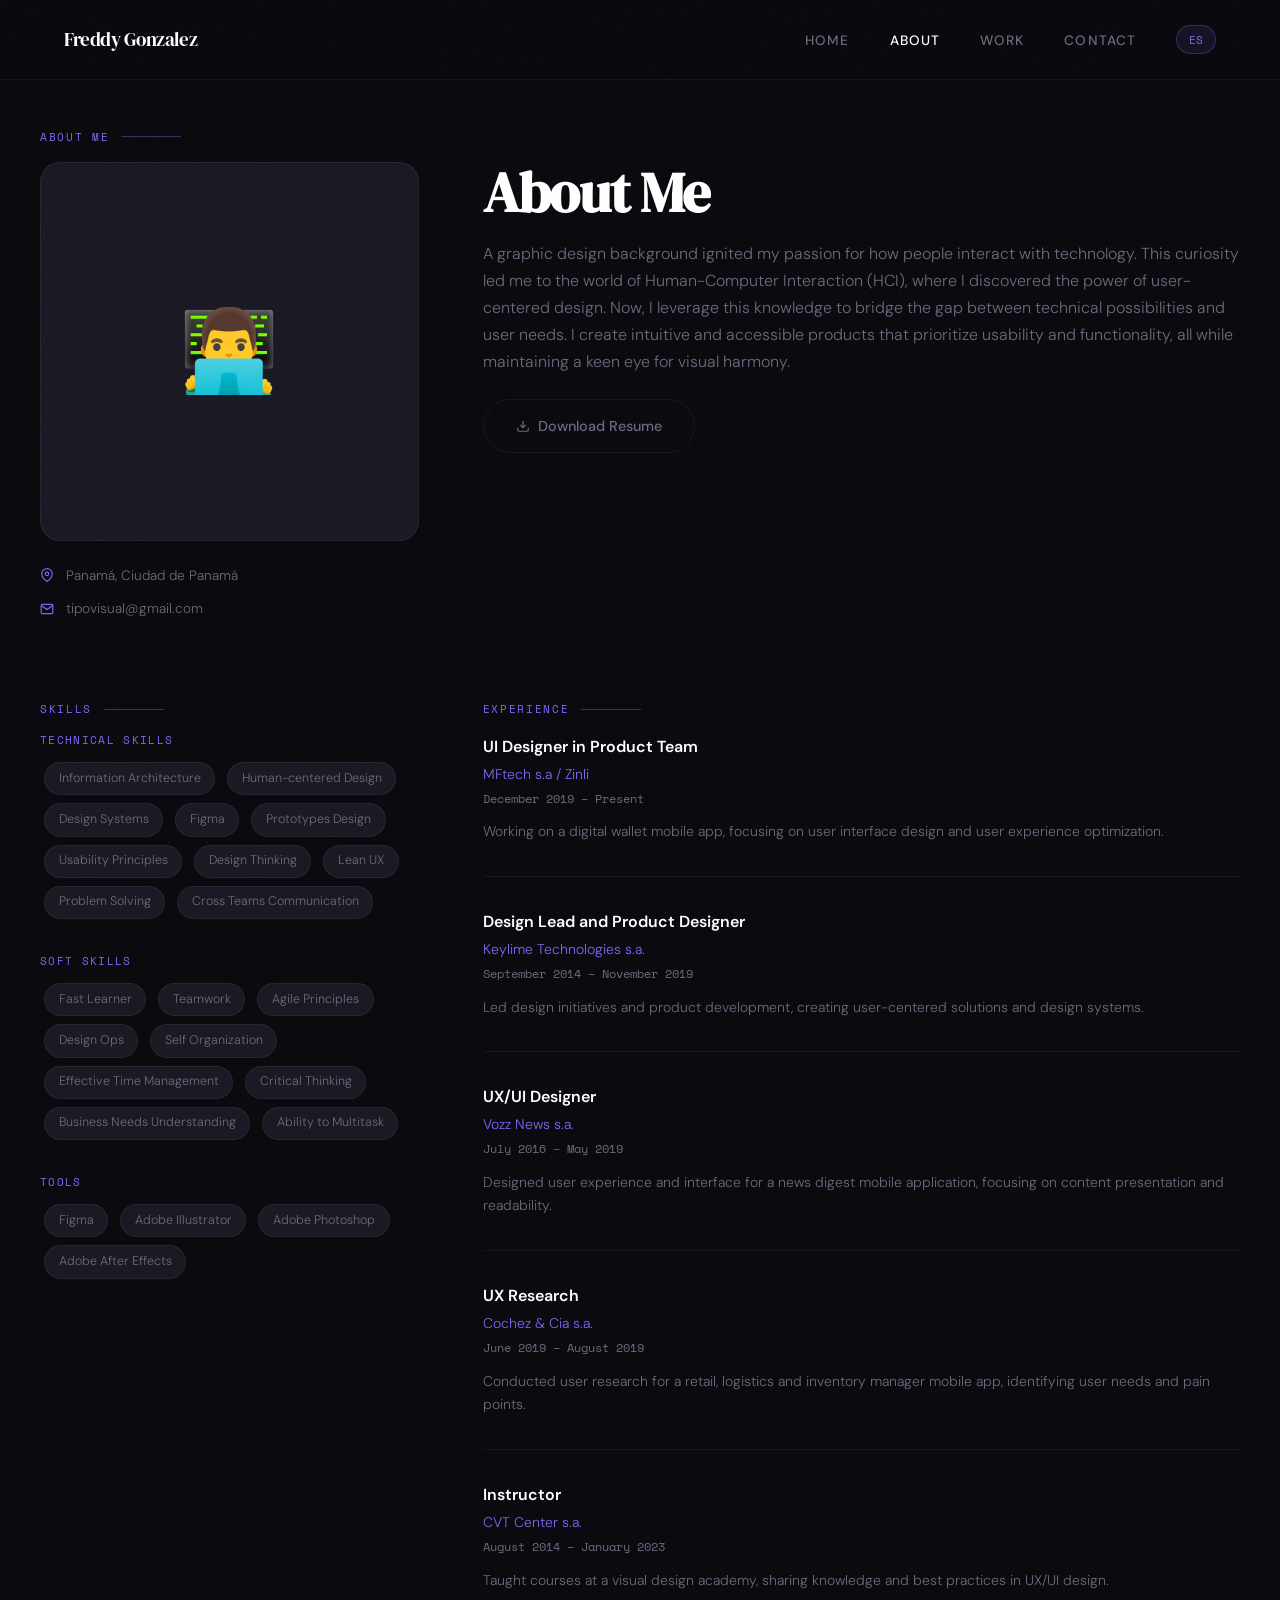
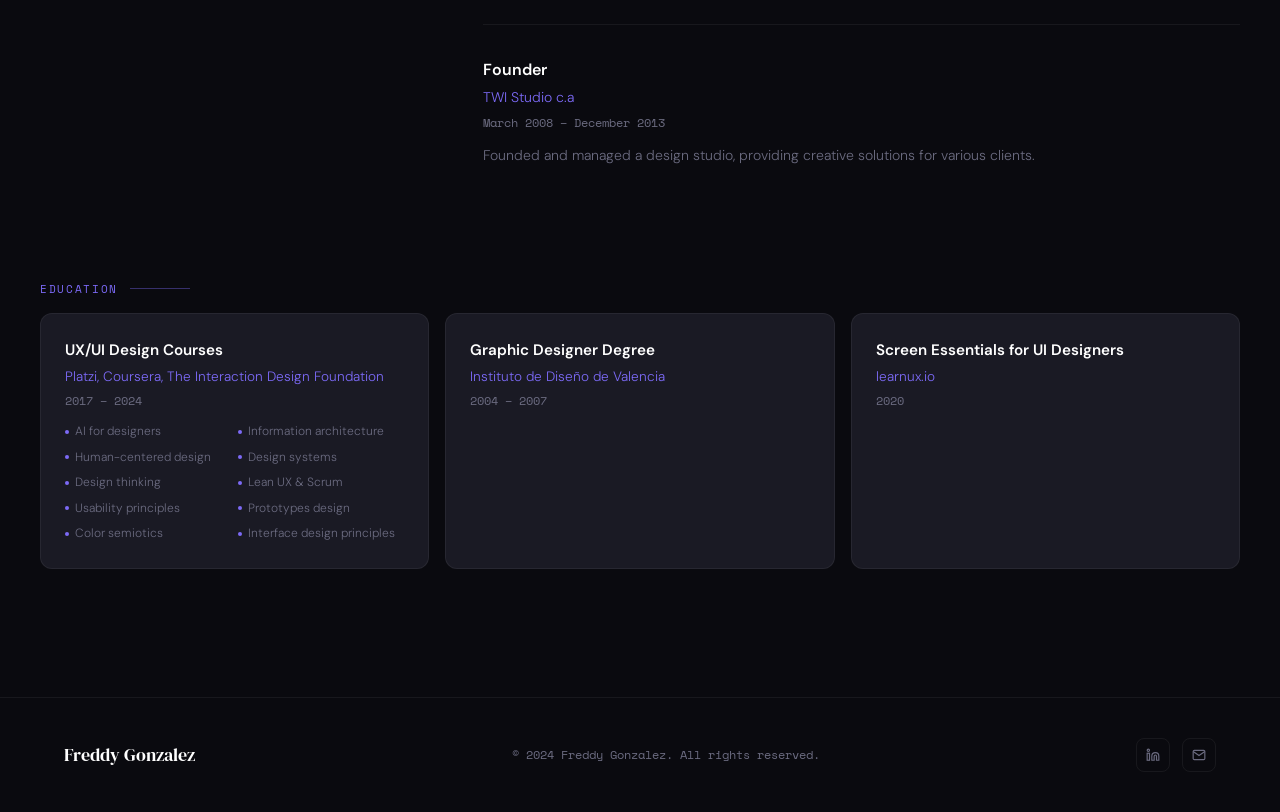
==== about.html @ e90111ca "cleanup: eliminar archivos temporales y organizar raíz" ====
<!DOCTYPE html>
<html lang="en">
<head>
  <meta charset="UTF-8">
  <meta name="viewport" content="width=device-width, initial-scale=1.0">
  <title>About — Freddy Gonzalez</title>
  <link rel="preconnect" href="https://fonts.googleapis.com">
  <link href="https://fonts.googleapis.com/css2?family=DM+Serif+Display:ital@0;1&family=DM+Sans:wght@300;400;500;600&family=Space+Mono&display=swap" rel="stylesheet">
  <link rel="stylesheet" href="css/style.css">
</head>
<body>

  <nav id="navbar">
    <a href="index.html" class="nav-logo">Freddy Gonzalez</a>
    <ul class="nav-links" id="navLinks">
      <li><a href="index.html" id="t-home">Home</a></li>
      <li><a href="about.html" class="active" id="t-about">About</a></li>
      <li><a href="work.html" id="t-work">Work</a></li>
      <li><a href="contact.html" id="t-contact">Contact</a></li>
      <li><button class="lang-btn" onclick="Lang.toggle()" id="langBtn">ES</button></li>
    </ul>
    <button class="nav-mobile-btn" onclick="toggleMenu()" aria-label="Menu">
      <svg width="22" height="22" viewBox="0 0 24 24" fill="none" stroke="currentColor" stroke-width="2"><line x1="3" y1="6" x2="21" y2="6"/><line x1="3" y1="12" x2="21" y2="12"/><line x1="3" y1="18" x2="21" y2="18"/></svg>
    </button>
  </nav>

  <main>
    <div class="container section-pad" style="padding-top:8rem">

      <!-- HEADER -->
      <div class="section-label" id="t-label">About Me</div>

      <!-- BIO GRID -->
      <div style="display:grid;grid-template-columns:1fr 2fr;gap:4rem;align-items:start;margin-bottom:5rem">
        <div>
          <div style="aspect-ratio:1;border-radius:20px;background:var(--surface2);border:1px solid var(--border);display:flex;align-items:center;justify-content:center;font-size:5rem;margin-bottom:1.5rem">👨‍💻</div>
          <div style="display:flex;flex-direction:column;gap:0.75rem">
            <div style="display:flex;align-items:center;gap:0.75rem;font-size:0.85rem;color:var(--muted)">
              <svg width="14" height="14" viewBox="0 0 24 24" fill="none" stroke="var(--accent)" stroke-width="2"><path d="M21 10c0 7-9 13-9 13s-9-6-9-13a9 9 0 0118 0z"/><circle cx="12" cy="10" r="3"/></svg>
              Panamá, Ciudad de Panamá
            </div>
            <div style="display:flex;align-items:center;gap:0.75rem;font-size:0.85rem;color:var(--muted)">
              <svg width="14" height="14" viewBox="0 0 24 24" fill="none" stroke="var(--accent)" stroke-width="2"><path d="M4 4h16c1.1 0 2 .9 2 2v12c0 1.1-.9 2-2 2H4c-1.1 0-2-.9-2-2V6c0-1.1.9-2 2-2z"/><polyline points="22,6 12,13 2,6"/></svg>
              tipovisual@gmail.com
            </div>
          </div>
        </div>
        <div>
          <h1 class="section-title" id="t-title">About Me</h1>
          <p class="section-sub" style="margin-bottom:1.5rem" id="t-bio">A graphic design background ignited my passion for how people interact with technology.</p>
          <a href="#" class="btn btn-ghost" id="t-download">
            <svg width="14" height="14" viewBox="0 0 24 24" fill="none" stroke="currentColor" stroke-width="2"><path d="M21 15v4a2 2 0 01-2 2H5a2 2 0 01-2-2v-4M7 10l5 5 5-5M12 15V3"/></svg>
            Download Resume
          </a>
        </div>
      </div>

      <!-- SKILLS + EXPERIENCE GRID -->
      <div style="display:grid;grid-template-columns:1fr 2fr;gap:4rem;margin-bottom:5rem">

        <!-- SKILLS -->
        <div>
          <div class="section-label" id="t-skills-label">Skills</div>

          <div class="skills-group">
            <h3 id="t-tech-label">Technical Skills</h3>
            <div>
              <span class="skill-tag">Information Architecture</span>
              <span class="skill-tag">Human-centered Design</span>
              <span class="skill-tag">Design Systems</span>
              <span class="skill-tag">Figma</span>
              <span class="skill-tag">Prototypes Design</span>
              <span class="skill-tag">Usability Principles</span>
              <span class="skill-tag">Design Thinking</span>
              <span class="skill-tag">Lean UX</span>
              <span class="skill-tag">Problem Solving</span>
              <span class="skill-tag">Cross Teams Communication</span>
            </div>
          </div>

          <div class="skills-group">
            <h3 id="t-soft-label">Soft Skills</h3>
            <div>
              <span class="skill-tag">Fast Learner</span>
              <span class="skill-tag">Teamwork</span>
              <span class="skill-tag">Agile Principles</span>
              <span class="skill-tag">Design Ops</span>
              <span class="skill-tag">Self Organization</span>
              <span class="skill-tag">Effective Time Management</span>
              <span class="skill-tag">Critical Thinking</span>
              <span class="skill-tag">Business Needs Understanding</span>
              <span class="skill-tag">Ability to Multitask</span>
            </div>
          </div>

          <div class="skills-group">
            <h3 id="t-tools-label">Tools</h3>
            <div>
              <span class="skill-tag">Figma</span>
              <span class="skill-tag">Adobe Illustrator</span>
              <span class="skill-tag">Adobe Photoshop</span>
              <span class="skill-tag">Adobe After Effects</span>
            </div>
          </div>
        </div>

        <!-- EXPERIENCE -->
        <div>
          <div class="section-label" id="t-exp-label">Experience</div>

          <div class="exp-item">
            <div class="exp-title" id="e1-title">UI Designer in Product Team</div>
            <div class="exp-company">MFtech s.a / Zinli</div>
            <div class="exp-period" id="e1-period">December 2019 – Present</div>
            <div class="exp-desc" id="e1-desc">Working on a digital wallet mobile app, focusing on user interface design and user experience optimization.</div>
          </div>

          <div class="exp-item">
            <div class="exp-title" id="e2-title">Design Lead and Product Designer</div>
            <div class="exp-company">Keylime Technologies s.a.</div>
            <div class="exp-period">September 2014 – November 2019</div>
            <div class="exp-desc" id="e2-desc">Led design initiatives and product development, creating user-centered solutions and design systems.</div>
          </div>

          <div class="exp-item">
            <div class="exp-title" id="e3-title">UX/UI Designer</div>
            <div class="exp-company">Vozz News s.a.</div>
            <div class="exp-period">July 2016 – May 2019</div>
            <div class="exp-desc" id="e3-desc">Designed user experience and interface for a news digest mobile application, focusing on content presentation and readability.</div>
          </div>

          <div class="exp-item">
            <div class="exp-title" id="e4-title">UX Research</div>
            <div class="exp-company">Cochez & Cia s.a.</div>
            <div class="exp-period">June 2019 – August 2019</div>
            <div class="exp-desc" id="e4-desc">Conducted user research for a retail, logistics and inventory manager mobile app, identifying user needs and pain points.</div>
          </div>

          <div class="exp-item">
            <div class="exp-title" id="e5-title">Instructor</div>
            <div class="exp-company">CVT Center s.a.</div>
            <div class="exp-period">August 2014 – January 2023</div>
            <div class="exp-desc" id="e5-desc">Taught courses at a visual design academy, sharing knowledge and best practices in UX/UI design.</div>
          </div>

          <div class="exp-item">
            <div class="exp-title" id="e6-title">Founder</div>
            <div class="exp-company">TWI Studio c.a</div>
            <div class="exp-period">March 2008 – December 2013</div>
            <div class="exp-desc" id="e6-desc">Founded and managed a design studio, providing creative solutions for various clients.</div>
          </div>
        </div>
      </div>

      <!-- EDUCATION -->
      <div class="section-label" id="t-edu-label">Education</div>
      <div style="display:grid;grid-template-columns:1fr 1fr 1fr;gap:1rem;margin-top:0.5rem">

        <div class="edu-item">
          <div class="edu-degree" id="edu1-deg">UX/UI Design Courses</div>
          <div class="edu-inst">Platzi, Coursera, The Interaction Design Foundation</div>
          <div class="edu-year">2017 – 2024</div>
          <div class="cert-grid">
            <div class="cert-item"><span class="cert-dot"></span>AI for designers</div>
            <div class="cert-item"><span class="cert-dot"></span>Information architecture</div>
            <div class="cert-item"><span class="cert-dot"></span>Human-centered design</div>
            <div class="cert-item"><span class="cert-dot"></span>Design systems</div>
            <div class="cert-item"><span class="cert-dot"></span>Design thinking</div>
            <div class="cert-item"><span class="cert-dot"></span>Lean UX & Scrum</div>
            <div class="cert-item"><span class="cert-dot"></span>Usability principles</div>
            <div class="cert-item"><span class="cert-dot"></span>Prototypes design</div>
            <div class="cert-item"><span class="cert-dot"></span>Color semiotics</div>
            <div class="cert-item"><span class="cert-dot"></span>Interface design principles</div>
          </div>
        </div>

        <div class="edu-item">
          <div class="edu-degree" id="edu2-deg">Graphic Designer Degree</div>
          <div class="edu-inst">Instituto de Diseño de Valencia</div>
          <div class="edu-year">2004 – 2007</div>
        </div>

        <div class="edu-item">
          <div class="edu-degree">Screen Essentials for UI Designers</div>
          <div class="edu-inst">learnux.io</div>
          <div class="edu-year">2020</div>
        </div>

      </div>

    </div>
  </main>

  <footer>
    <div class="footer-logo">Freddy Gonzalez</div>
    <span class="footer-copy" id="t-copy">© 2024 Freddy Gonzalez. All rights reserved.</span>
    <div class="footer-social">
      <a href="https://linkedin.com/in/freddy-gonzalez-13a13a3a/" target="_blank" class="social-btn">
        <svg width="14" height="14" viewBox="0 0 24 24" fill="none" stroke="currentColor" stroke-width="2"><path d="M16 8a6 6 0 0 1 6 6v7h-4v-7a2 2 0 0 0-2-2 2 2 0 0 0-2 2v7h-4v-7a6 6 0 0 1 6-6z"/><rect x="2" y="9" width="4" height="12"/><circle cx="4" cy="4" r="2"/></svg>
      </a>
      <a href="mailto:tipovisual@gmail.com" class="social-btn">
        <svg width="14" height="14" viewBox="0 0 24 24" fill="none" stroke="currentColor" stroke-width="2"><path d="M4 4h16c1.1 0 2 .9 2 2v12c0 1.1-.9 2-2 2H4c-1.1 0-2-.9-2-2V6c0-1.1.9-2 2-2z"/><polyline points="22,6 12,13 2,6"/></svg>
      </a>
    </div>
  </footer>

  <script src="js/data.js"></script>
  <script src="js/i18n.js"></script>
  <script>
    document.getElementById('langBtn').textContent = Lang.current === 'en' ? 'ES' : 'EN';
    document.getElementById('t-home').textContent = Lang.get('nav.home');
    document.getElementById('t-about').textContent = Lang.get('nav.about');
    document.getElementById('t-work').textContent = Lang.get('nav.work');
    document.getElementById('t-contact').textContent = Lang.get('nav.contact');
    document.getElementById('t-label').textContent = Lang.get('about.label');
    document.getElementById('t-title').textContent = Lang.get('about.title');
    document.getElementById('t-bio').textContent = Lang.get('about.bio');
    document.getElementById('t-download').innerHTML = `<svg width="14" height="14" viewBox="0 0 24 24" fill="none" stroke="currentColor" stroke-width="2"><path d="M21 15v4a2 2 0 01-2 2H5a2 2 0 01-2-2v-4M7 10l5 5 5-5M12 15V3"/></svg> ${Lang.get('about.download')}`;
    document.getElementById('t-skills-label').textContent = Lang.get('about.skillsTitle');
    document.getElementById('t-tech-label').textContent = Lang.get('about.techSkills');
    document.getElementById('t-soft-label').textContent = Lang.get('about.softSkills');
    document.getElementById('t-tools-label').textContent = Lang.get('about.tools');
    document.getElementById('t-exp-label').textContent = Lang.get('about.expTitle');
    document.getElementById('t-edu-label').textContent = Lang.get('about.eduTitle');
    document.getElementById('t-copy').textContent = Lang.get('footer.copy');

    if (Lang.current === 'es') {
      document.getElementById('e1-title').textContent = 'Diseñador UI en Equipo de Producto';
      document.getElementById('e1-period').textContent = 'Diciembre 2019 – Presente';
      document.getElementById('e1-desc').textContent = 'Trabajando en una aplicación móvil de billetera digital, enfocado en el diseño de interfaz y optimización de experiencia de usuario.';
      document.getElementById('e2-title').textContent = 'Líder de Diseño y Diseñador de Producto';
      document.getElementById('e2-desc').textContent = 'Lideré iniciativas de diseño y desarrollo de productos, creando soluciones centradas en el usuario y sistemas de diseño.';
      document.getElementById('e3-title').textContent = 'Diseñador UX/UI';
      document.getElementById('e3-desc').textContent = 'Diseñé la experiencia de usuario e interfaz para una aplicación móvil de resumen de noticias.';
      document.getElementById('e4-title').textContent = 'Investigador UX';
      document.getElementById('e4-desc').textContent = 'Realicé investigación de usuarios para una aplicación móvil de gestión de retail, logística e inventario.';
      document.getElementById('e5-title').textContent = 'Instructor';
      document.getElementById('e5-desc').textContent = 'Impartí cursos en una academia de diseño visual, compartiendo conocimientos y mejores prácticas en diseño UX/UI.';
      document.getElementById('e6-title').textContent = 'Fundador';
      document.getElementById('e6-desc').textContent = 'Fundé y gestioné un estudio de diseño, proporcionando soluciones creativas para varios clientes.';
      document.getElementById('edu1-deg').textContent = 'Cursos de Diseño UX/UI';
      document.getElementById('edu2-deg').textContent = 'Título de Diseñador Gráfico';
    }

    window.addEventListener('scroll', () => {
      document.getElementById('navbar').classList.toggle('scrolled', window.scrollY > 10);
    });
    function toggleMenu() {
      document.getElementById('navLinks').classList.toggle('open');
    }
  </script>
</body>
</html>
---- css/style.css ----
/* ===== VARIABLES ===== */
:root {
  --bg: #0a0a0f;
  --surface: #111118;
  --surface2: #1a1a24;
  --border: rgba(255,255,255,0.06);
  --text: #e8e8f0;
  --muted: #6b6b80;
  --accent: #7c6af7;
  --accent2: #f77c6a;
  --accent3: #6af7c8;
  --white: #ffffff;
  --radius: 12px;
}

/* ===== RESET ===== */
*, *::before, *::after { margin: 0; padding: 0; box-sizing: border-box; }
html { scroll-behavior: smooth; }
body { background: var(--bg); color: var(--text); font-family: 'DM Sans', sans-serif; font-weight: 300; line-height: 1.6; overflow-x: hidden; min-height: 100vh; display: flex; flex-direction: column; }
main { flex: 1; }
img { max-width: 100%; display: block; }
a { text-decoration: none; color: inherit; }

/* NOISE */
body::after { content: ''; position: fixed; inset: 0; background-image: url("data:image/svg+xml,%3Csvg viewBox='0 0 200 200' xmlns='http://www.w3.org/2000/svg'%3E%3Cfilter id='n'%3E%3CfeTurbulence type='fractalNoise' baseFrequency='0.9' numOctaves='4'/%3E%3C/filter%3E%3Crect width='100%25' height='100%25' filter='url(%23n)' opacity='0.03'/%3E%3C/svg%3E"); pointer-events: none; z-index: 9999; opacity: 0.35; }

/* ===== TYPOGRAPHY ===== */
.serif { font-family: 'DM Serif Display', serif; }
.mono { font-family: 'Space Mono', monospace; }
h1, h2, h3 { font-family: 'DM Serif Display', serif; letter-spacing: -0.02em; color: var(--white); line-height: 1.1; }

/* ===== NAV ===== */
nav { position: fixed; top: 0; width: 100%; z-index: 100; padding: 1.5rem 4rem; display: flex; justify-content: space-between; align-items: center; border-bottom: 1px solid var(--border); background: rgba(10,10,15,0.85); backdrop-filter: blur(20px); transition: padding 0.3s; }
nav.scrolled { padding: 1rem 4rem; }
.nav-logo { font-family: 'DM Serif Display', serif; font-size: 1.2rem; color: var(--white); letter-spacing: -0.02em; }
.nav-links { display: flex; gap: 2.5rem; list-style: none; align-items: center; }
.nav-links a { color: var(--muted); font-size: 0.85rem; font-weight: 500; letter-spacing: 0.08em; text-transform: uppercase; transition: color 0.2s; }
.nav-links a:hover, .nav-links a.active { color: var(--white); }
.lang-btn { font-family: 'Space Mono', monospace; font-size: 0.7rem; background: rgba(124,106,247,0.1); border: 1px solid rgba(124,106,247,0.3); color: var(--accent); padding: 0.3rem 0.75rem; border-radius: 100px; cursor: pointer; transition: all 0.2s; }
.lang-btn:hover { background: rgba(124,106,247,0.2); }
.nav-mobile-btn { display: none; background: none; border: none; color: var(--text); cursor: pointer; }

/* ===== BUTTONS ===== */
.btn { display: inline-flex; align-items: center; gap: 0.5rem; padding: 0.9rem 2rem; border-radius: 100px; font-family: 'DM Sans', sans-serif; font-weight: 500; font-size: 0.9rem; cursor: pointer; transition: all 0.2s; border: none; text-decoration: none; }
.btn-primary { background: var(--accent); color: var(--white); }
.btn-primary:hover { background: #6b5ae6; transform: translateY(-1px); }
.btn-ghost { background: transparent; color: var(--muted); border: 1px solid var(--border); }
.btn-ghost:hover { color: var(--white); border-color: rgba(255,255,255,0.2); }
.btn-sm { padding: 0.5rem 1.25rem; font-size: 0.8rem; }

/* ===== SECTION LABELS ===== */
.section-label { font-family: 'Space Mono', monospace; font-size: 0.7rem; color: var(--accent); letter-spacing: 0.15em; text-transform: uppercase; margin-bottom: 1rem; display: flex; align-items: center; gap: 0.75rem; }
.section-label::after { content: ''; flex: 1; max-width: 60px; height: 1px; background: var(--accent); opacity: 0.4; }
.section-title { font-size: clamp(2rem, 5vw, 3.5rem); margin-bottom: 1rem; }
.section-sub { color: var(--muted); font-size: 1rem; line-height: 1.7; }

/* ===== CONTAINER ===== */
.container { max-width: 1200px; margin: 0 auto; padding: 0 4rem; }
.section-pad { padding: 7rem 0; }

/* ===== HERO ===== */
.hero { min-height: 100vh; display: flex; align-items: center; padding: 8rem 4rem 4rem; position: relative; overflow: hidden; }
.hero-bg { position: absolute; inset: 0; background: radial-gradient(ellipse 60% 50% at 70% 40%, rgba(124,106,247,0.12) 0%, transparent 70%), radial-gradient(ellipse 40% 40% at 20% 70%, rgba(106,247,200,0.06) 0%, transparent 60%); }
.hero-grid { position: absolute; inset: 0; background-image: linear-gradient(rgba(255,255,255,0.02) 1px, transparent 1px), linear-gradient(90deg, rgba(255,255,255,0.02) 1px, transparent 1px); background-size: 60px 60px; }
.hero-content { position: relative; max-width: 1200px; margin: 0 auto; width: 100%; }
.hero-tag { display: inline-flex; align-items: center; gap: 0.5rem; font-family: 'Space Mono', monospace; font-size: 0.75rem; color: var(--accent3); letter-spacing: 0.1em; margin-bottom: 2rem; padding: 0.4rem 1rem; border: 1px solid rgba(106,247,200,0.2); border-radius: 100px; background: rgba(106,247,200,0.05); }
.hero-tag::before { content: ''; width: 6px; height: 6px; border-radius: 50%; background: var(--accent3); animation: pulse 2s infinite; }
.hero h1 { font-size: clamp(3.5rem, 8vw, 7rem); line-height: 1.02; letter-spacing: -0.03em; color: var(--white); margin-bottom: 1.5rem; }
.hero h1 em { font-style: italic; color: var(--accent); }
.hero-sub { font-size: 1.1rem; color: var(--muted); max-width: 500px; margin-bottom: 3rem; line-height: 1.7; }
.hero-actions { display: flex; gap: 1rem; flex-wrap: wrap; }
.hero-scroll { position: absolute; bottom: 3rem; left: 50%; transform: translateX(-50%); display: flex; flex-direction: column; align-items: center; gap: 0.5rem; color: var(--muted); font-size: 0.7rem; letter-spacing: 0.1em; font-family: 'Space Mono', monospace; }
.scroll-line { width: 1px; height: 50px; background: linear-gradient(to bottom, var(--accent), transparent); animation: scrollDown 2s ease-in-out infinite; }

/* ===== CASE CARDS ===== */
.cases-grid { display: grid; grid-template-columns: 1fr 1fr; gap: 1.5rem; }
.case-card { background: var(--surface2); border: 1px solid var(--border); border-radius: 16px; overflow: hidden; display: block; transition: all 0.3s; cursor: pointer; text-decoration: none; color: inherit; }
.case-card:hover { border-color: rgba(124,106,247,0.3); transform: translateY(-4px); box-shadow: 0 20px 60px rgba(0,0,0,0.4); }
.case-card.featured { grid-column: span 2; display: grid; grid-template-columns: 1fr 1fr; }
.case-img { aspect-ratio: 16/10; display: flex; align-items: center; justify-content: center; background: linear-gradient(135deg, var(--surface2), var(--surface)); }
.case-card.featured .case-img { aspect-ratio: auto; min-height: 280px; }
.case-emoji { font-size: 3rem; text-align: center; }
.case-card.featured .case-emoji { font-size: 4.5rem; }
.case-cat-small { font-size: 0.65rem; color: var(--muted); font-family: 'Space Mono', monospace; letter-spacing: 0.1em; text-align: center; margin-top: 0.5rem; }
.case-body { padding: 2rem; display: flex; flex-direction: column; }
.case-tag-label { font-family: 'Space Mono', monospace; font-size: 0.65rem; color: var(--accent); letter-spacing: 0.12em; text-transform: uppercase; margin-bottom: 0.75rem; }
.case-title { font-family: 'DM Serif Display', serif; font-size: 1.3rem; color: var(--white); margin-bottom: 0.75rem; line-height: 1.3; }
.case-card.featured .case-title { font-size: 1.7rem; }
.case-desc { font-size: 0.875rem; color: var(--muted); line-height: 1.6; margin-bottom: 1.5rem; flex: 1; }
.case-footer { display: flex; justify-content: space-between; align-items: center; margin-top: auto; }
.case-tags { display: flex; gap: 0.5rem; flex-wrap: wrap; }
.tag-pill { font-size: 0.7rem; padding: 0.25rem 0.6rem; border-radius: 100px; background: rgba(124,106,247,0.1); color: var(--accent); border: 1px solid rgba(124,106,247,0.2); }
.case-arrow { width: 34px; height: 34px; border-radius: 50%; border: 1px solid var(--border); display: flex; align-items: center; justify-content: center; color: var(--muted); transition: all 0.2s; flex-shrink: 0; }
.case-card:hover .case-arrow { background: var(--accent); border-color: var(--accent); color: var(--white); }

/* ===== STATS ===== */
.stats-grid { display: grid; grid-template-columns: repeat(4, 1fr); gap: 1.5rem; }
.stat-card { padding: 1.5rem; background: var(--surface2); border: 1px solid var(--border); border-radius: var(--radius); }
.stat-num { font-family: 'DM Serif Display', serif; font-size: 2.5rem; color: var(--accent); display: block; margin-bottom: 0.25rem; }
.stat-label { font-size: 0.8rem; color: var(--muted); }

/* ===== SKILLS ===== */
.skill-tag { display: inline-block; font-size: 0.78rem; padding: 0.35rem 0.85rem; border-radius: 100px; background: var(--surface2); border: 1px solid var(--border); color: var(--muted); margin: 0.25rem; transition: all 0.2s; }
.skill-tag:hover { border-color: rgba(124,106,247,0.3); color: var(--accent); }
.skills-group { margin-bottom: 2rem; }
.skills-group h3 { font-family: 'Space Mono', monospace; font-size: 0.7rem; color: var(--accent); letter-spacing: 0.12em; text-transform: uppercase; margin-bottom: 0.75rem; font-weight: 400; }

/* ===== EXPERIENCE ===== */
.exp-item { padding-bottom: 2rem; margin-bottom: 2rem; border-bottom: 1px solid var(--border); }
.exp-item:last-child { border-bottom: none; margin-bottom: 0; }
.exp-title { font-size: 1rem; font-weight: 600; color: var(--white); margin-bottom: 0.2rem; font-family: 'DM Sans', sans-serif; }
.exp-company { font-size: 0.875rem; color: var(--accent); margin-bottom: 0.25rem; }
.exp-period { font-size: 0.75rem; color: var(--muted); font-family: 'Space Mono', monospace; margin-bottom: 0.75rem; }
.exp-desc { font-size: 0.875rem; color: var(--muted); line-height: 1.7; }

/* ===== EDUCATION ===== */
.edu-item { padding: 1.5rem; background: var(--surface2); border: 1px solid var(--border); border-radius: var(--radius); margin-bottom: 1rem; }
.edu-degree { font-size: 0.95rem; font-weight: 600; color: var(--white); margin-bottom: 0.2rem; font-family: 'DM Sans', sans-serif; }
.edu-inst { font-size: 0.85rem; color: var(--accent); margin-bottom: 0.2rem; }
.edu-year { font-size: 0.75rem; color: var(--muted); font-family: 'Space Mono', monospace; margin-bottom: 0.75rem; }
.cert-grid { display: grid; grid-template-columns: 1fr 1fr; gap: 0.4rem; }
.cert-item { font-size: 0.75rem; color: var(--muted); display: flex; align-items: center; gap: 0.4rem; }
.cert-dot { width: 4px; height: 4px; border-radius: 50%; background: var(--accent); flex-shrink: 0; }

/* ===== FORMS ===== */
.form-group { display: flex; flex-direction: column; gap: 0.5rem; margin-bottom: 1rem; }
.form-group label { font-size: 0.7rem; color: var(--muted); letter-spacing: 0.1em; text-transform: uppercase; font-family: 'Space Mono', monospace; }
.form-group input, .form-group textarea { background: var(--surface2); border: 1px solid var(--border); border-radius: 10px; padding: 0.9rem 1.2rem; color: var(--text); font-family: 'DM Sans', sans-serif; font-size: 0.9rem; outline: none; transition: border-color 0.2s; width: 100%; }
.form-group input:focus, .form-group textarea:focus { border-color: var(--accent); }
.form-group textarea { min-height: 140px; resize: vertical; }
.form-grid { display: grid; grid-template-columns: 1fr 1fr; gap: 1rem; }
.form-success { background: rgba(106,247,200,0.1); border: 1px solid rgba(106,247,200,0.3); border-radius: 10px; padding: 1rem; color: var(--accent3); font-size: 0.875rem; text-align: center; display: none; margin-bottom: 1rem; }
.form-success.show { display: block; }

/* ===== CONTACT INFO CARDS ===== */
.contact-cards { display: grid; grid-template-columns: repeat(3, 1fr); gap: 1rem; margin-bottom: 3rem; }
.contact-card { padding: 1.5rem; background: var(--surface2); border: 1px solid var(--border); border-radius: var(--radius); text-align: center; }
.contact-card-icon { width: 48px; height: 48px; border-radius: 12px; display: flex; align-items: center; justify-content: center; margin: 0 auto 1rem; }
.contact-card h3 { font-size: 0.875rem; font-weight: 600; color: var(--text); margin-bottom: 0.4rem; font-family: 'DM Sans', sans-serif; }
.contact-card p { font-size: 0.8rem; color: var(--muted); }

/* ===== CASE STUDY DETAIL ===== */
.cs-meta { display: grid; grid-template-columns: repeat(3, 1fr); gap: 1.5rem; margin-bottom: 3rem; }
.cs-meta-item { padding: 1.25rem; background: var(--surface2); border: 1px solid var(--border); border-radius: var(--radius); }
.cs-meta-label { font-size: 0.7rem; color: var(--muted); font-family: 'Space Mono', monospace; letter-spacing: 0.1em; text-transform: uppercase; margin-bottom: 0.5rem; }
.cs-meta-value { font-size: 0.875rem; color: var(--text); }
.cs-hero { aspect-ratio: 16/9; background: var(--surface2); border: 1px solid var(--border); border-radius: 16px; display: flex; align-items: center; justify-content: center; font-size: 6rem; margin-bottom: 3rem; }
.cs-section { margin-bottom: 3rem; padding-bottom: 3rem; border-bottom: 1px solid var(--border); }
.cs-section:last-of-type { border-bottom: none; }
.cs-section h2 { font-size: 1.8rem; color: var(--white); margin-bottom: 1rem; }
.cs-section h3 { font-size: 1rem; font-weight: 600; color: var(--text); margin-bottom: 0.75rem; margin-top: 1.5rem; font-family: 'DM Sans', sans-serif; }
.cs-section p { color: var(--muted); line-height: 1.8; font-size: 0.95rem; }
.cs-images { display: grid; grid-template-columns: 1fr 1fr; gap: 1rem; margin-top: 1.5rem; }
.cs-img-box { aspect-ratio: 4/3; background: var(--surface2); border: 1px solid var(--border); border-radius: 10px; display: flex; align-items: center; justify-content: center; color: var(--muted); font-size: 0.7rem; font-family: 'Space Mono', monospace; letter-spacing: 0.05em; }
.metrics-grid { display: grid; grid-template-columns: repeat(3, 1fr); gap: 1rem; margin-top: 1.5rem; }
.metric-card { padding: 1.5rem; background: var(--surface2); border: 1px solid var(--border); border-radius: var(--radius); text-align: center; }
.metric-val { font-family: 'DM Serif Display', serif; font-size: 2.5rem; color: var(--accent); margin-bottom: 0.25rem; }
.metric-label { font-size: 0.8rem; color: var(--muted); }
.next-project-card { padding: 2.5rem; background: var(--surface2); border: 1px solid var(--border); border-radius: 16px; text-align: center; transition: all 0.3s; display: block; text-decoration: none; color: inherit; }
.next-project-card:hover { border-color: rgba(124,106,247,0.3); transform: translateY(-2px); }
.next-label { font-size: 0.7rem; color: var(--muted); font-family: 'Space Mono', monospace; letter-spacing: 0.1em; text-transform: uppercase; margin-bottom: 0.75rem; }
.next-title { font-family: 'DM Serif Display', serif; font-size: 1.5rem; color: var(--white); margin-bottom: 1.25rem; }

/* ===== SURFACE BG ===== */
.bg-surface { background: var(--surface); border-top: 1px solid var(--border); border-bottom: 1px solid var(--border); }

/* ===== FOOTER ===== */
footer { border-top: 1px solid var(--border); padding: 2.5rem 4rem; display: flex; justify-content: space-between; align-items: center; gap: 1rem; }
.footer-logo { font-family: 'DM Serif Display', serif; font-size: 1.1rem; color: var(--white); }
.footer-copy { font-size: 0.78rem; color: var(--muted); font-family: 'Space Mono', monospace; cursor: default; }
.footer-social { display: flex; gap: 0.75rem; }
.social-btn { width: 34px; height: 34px; border-radius: 8px; border: 1px solid var(--border); display: flex; align-items: center; justify-content: center; color: var(--muted); transition: all 0.2s; }
.social-btn:hover { color: var(--white); border-color: rgba(255,255,255,0.2); }

/* ===== ANIMATIONS ===== */
@keyframes pulse { 0%,100%{opacity:1} 50%{opacity:0.3} }
@keyframes scrollDown { 0%{transform:scaleY(0);transform-origin:top} 50%{transform:scaleY(1);transform-origin:top} 51%{transform-origin:bottom} 100%{transform:scaleY(0);transform-origin:bottom} }
.fade-up { opacity: 0; transform: translateY(30px); animation: fadeUp 0.7s ease forwards; }
@keyframes fadeUp { to { opacity: 1; transform: translateY(0); } }
.d1 { animation-delay: 0.1s; }
.d2 { animation-delay: 0.2s; }
.d3 { animation-delay: 0.3s; }

/* ===== RESPONSIVE ===== */
@media (max-width: 900px) {
  nav { padding: 1rem 1.5rem; }
  nav.scrolled { padding: 0.75rem 1.5rem; }
  .nav-links { display: none; }
  .nav-links.open { display: flex; flex-direction: column; position: fixed; top: 60px; left: 0; right: 0; background: var(--surface); border-bottom: 1px solid var(--border); padding: 1.5rem; gap: 1.5rem; z-index: 99; }
  .nav-mobile-btn { display: block; }
  .hero { padding: 6rem 1.5rem 3rem; }
  .hero h1 { font-size: 3rem; }
  .container { padding: 0 1.5rem; }
  .section-pad { padding: 4rem 0; }
  .cases-grid { grid-template-columns: 1fr; }
  .case-card.featured { grid-column: span 1; grid-template-columns: 1fr; }
  .stats-grid { grid-template-columns: 1fr 1fr; }
  .form-grid { grid-template-columns: 1fr; }
  .contact-cards { grid-template-columns: 1fr; }
  .cs-meta { grid-template-columns: 1fr; }
  .metrics-grid { grid-template-columns: 1fr; }
  .cs-images { grid-template-columns: 1fr; }
  footer { flex-direction: column; text-align: center; padding: 2rem 1.5rem; }
}
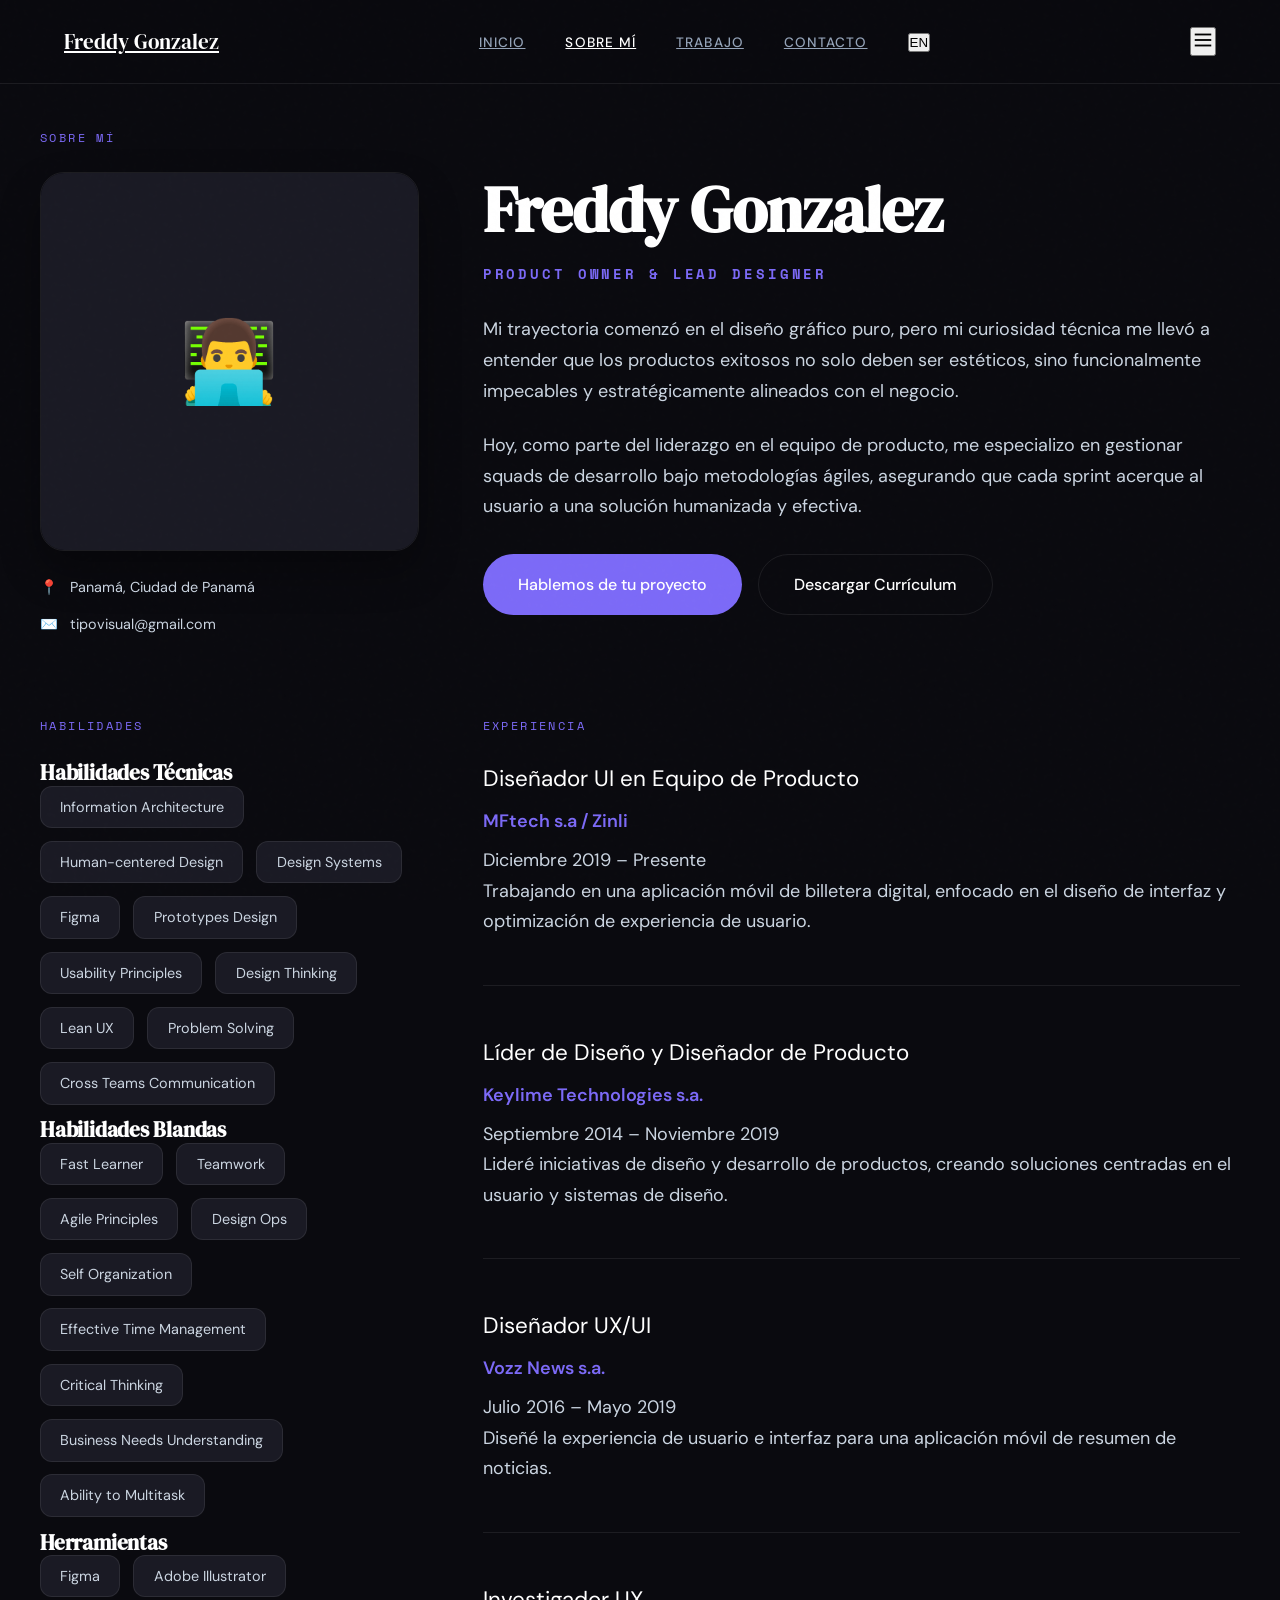
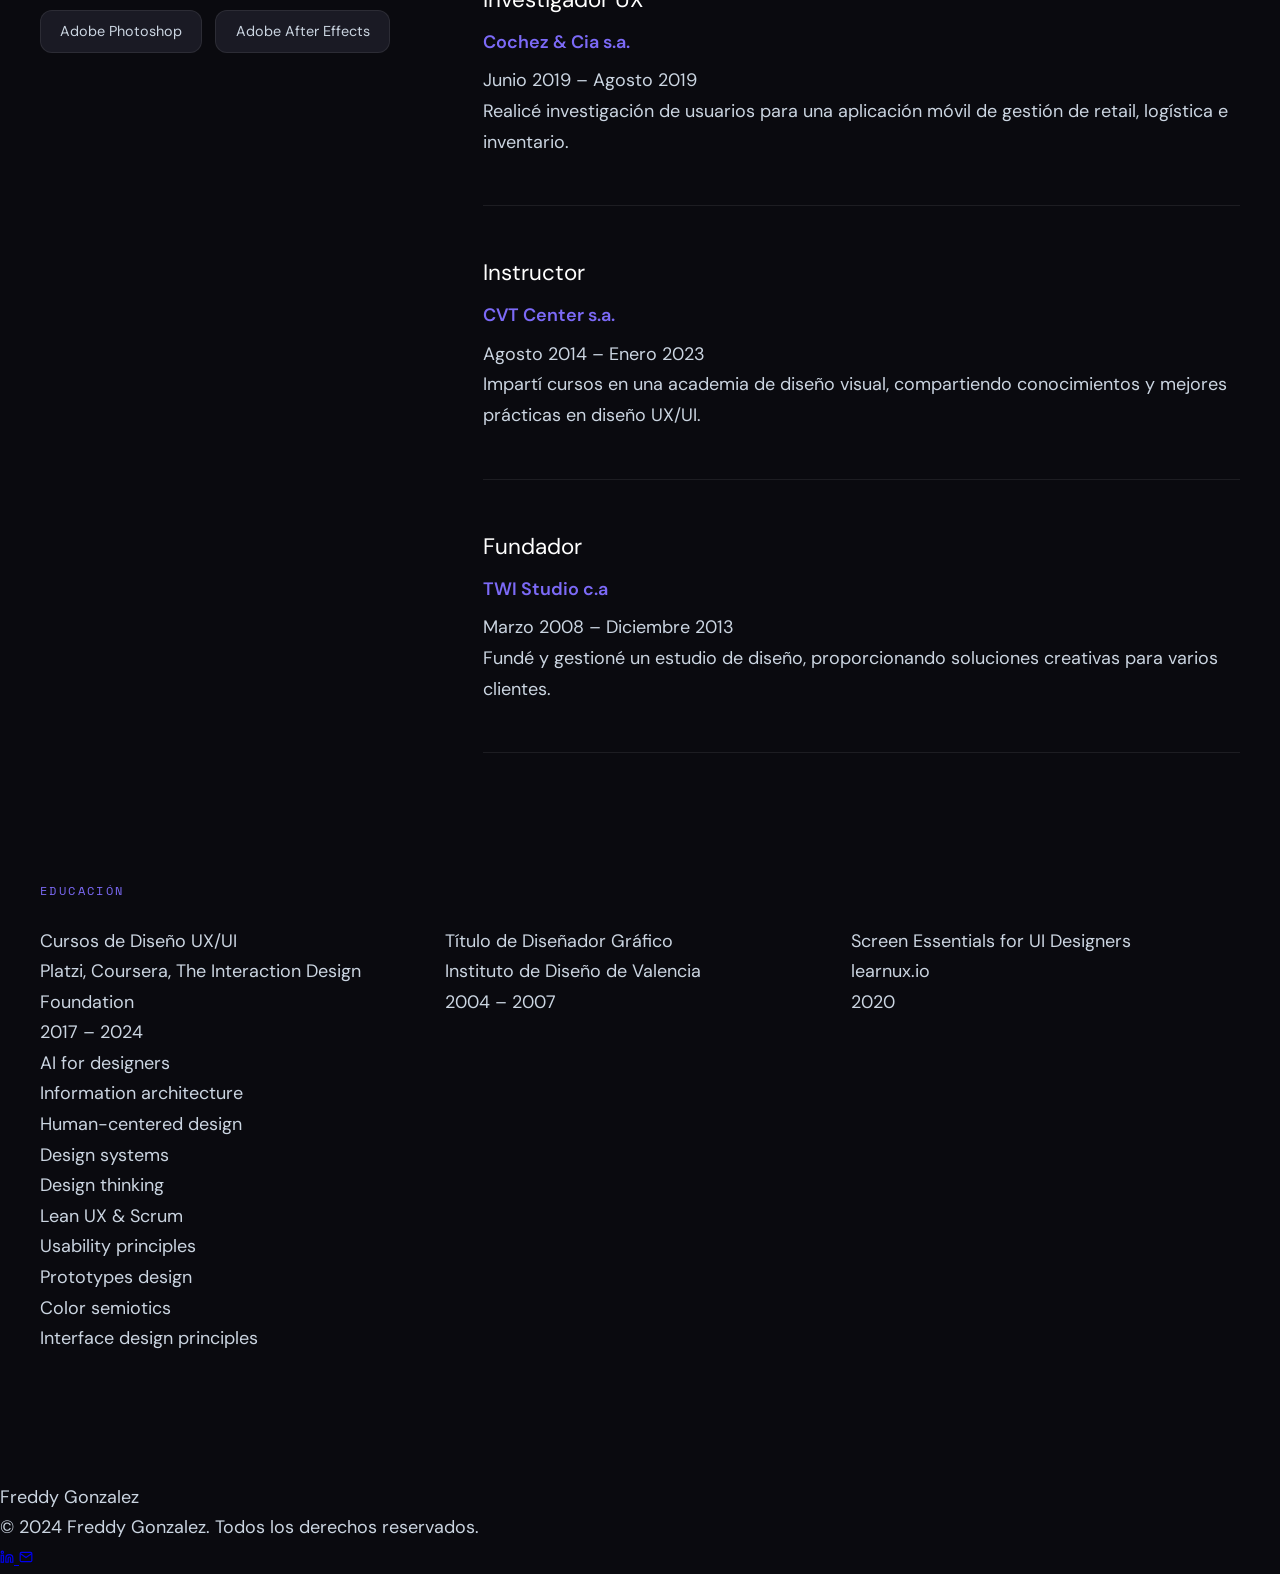
==== commit 2aa820f0: "fix: mejora en logica de uso de base de datos con claude" ====
--- a/about.html
+++ b/about.html
@@ -1,5 +1,5 @@
 <!DOCTYPE html>
-<html lang="en">
+<html lang="es">
 <head>
   <meta charset="UTF-8">
   <meta name="viewport" content="width=device-width, initial-scale=1.0">
@@ -13,13 +13,13 @@
   <nav id="navbar">
     <a href="index.html" class="nav-logo">Freddy Gonzalez</a>
     <ul class="nav-links" id="navLinks">
-      <li><a href="index.html" id="t-home">Home</a></li>
-      <li><a href="about.html" class="active" id="t-about">About</a></li>
-      <li><a href="work.html" id="t-work">Work</a></li>
-      <li><a href="contact.html" id="t-contact">Contact</a></li>
+      <li><a href="index.html" data-i18n="nav.home">Home</a></li>
+      <li><a href="about.html" class="active" data-i18n="nav.about">About</a></li>
+      <li><a href="work.html" data-i18n="nav.work">Work</a></li>
+      <li><a href="contact.html" data-i18n="nav.contact">Contact</a></li>
       <li><button class="lang-btn" onclick="Lang.toggle()" id="langBtn">ES</button></li>
     </ul>
-    <button class="nav-mobile-btn" onclick="toggleMenu()" aria-label="Menu">
+    <button class="nav-mobile-btn" onclick="document.getElementById('navLinks').classList.toggle('open')" aria-label="Menu">
       <svg width="22" height="22" viewBox="0 0 24 24" fill="none" stroke="currentColor" stroke-width="2"><line x1="3" y1="6" x2="21" y2="6"/><line x1="3" y1="12" x2="21" y2="12"/><line x1="3" y1="18" x2="21" y2="18"/></svg>
     </button>
   </nav>
@@ -27,43 +27,42 @@
   <main>
     <div class="container section-pad" style="padding-top:8rem">
 
-      <!-- HEADER -->
-      <div class="section-label" id="t-label">About Me</div>
+      <div class="section-label" data-i18n="about.label">Sobre Mí</div>
 
-      <!-- BIO GRID -->
+      <!-- BIO -->
       <div style="display:grid;grid-template-columns:1fr 2fr;gap:4rem;align-items:start;margin-bottom:5rem">
-        <div>
-          <div style="aspect-ratio:1;border-radius:20px;background:var(--surface2);border:1px solid var(--border);display:flex;align-items:center;justify-content:center;font-size:5rem;margin-bottom:1.5rem">👨‍💻</div>
-          <div style="display:flex;flex-direction:column;gap:0.75rem">
-            <div style="display:flex;align-items:center;gap:0.75rem;font-size:0.85rem;color:var(--muted)">
-              <svg width="14" height="14" viewBox="0 0 24 24" fill="none" stroke="var(--accent)" stroke-width="2"><path d="M21 10c0 7-9 13-9 13s-9-6-9-13a9 9 0 0118 0z"/><circle cx="12" cy="10" r="3"/></svg>
-              Panamá, Ciudad de Panamá
+        <div style="position:sticky;top:100px">
+          <div style="aspect-ratio:1;border-radius:24px;overflow:hidden;border:1px solid var(--border);box-shadow:0 20px 40px rgba(0,0,0,0.3)">
+            <img src="img/freddy-profile.jpg" alt="Freddy Gonzalez" style="width:100%;height:100%;object-fit:cover"
+              onerror="this.parentElement.innerHTML='<div style=\'width:100%;height:100%;display:flex;align-items:center;justify-content:center;font-size:5rem;background:var(--surface2)\'>👨‍💻</div>'">
+          </div>
+          <div style="margin-top:1.5rem;display:flex;flex-direction:column;gap:0.75rem">
+            <div style="display:flex;align-items:center;gap:0.75rem;font-size:0.9rem;color:var(--text-body)">
+              <span style="color:var(--accent)">📍</span> Panamá, Ciudad de Panamá
             </div>
-            <div style="display:flex;align-items:center;gap:0.75rem;font-size:0.85rem;color:var(--muted)">
-              <svg width="14" height="14" viewBox="0 0 24 24" fill="none" stroke="var(--accent)" stroke-width="2"><path d="M4 4h16c1.1 0 2 .9 2 2v12c0 1.1-.9 2-2 2H4c-1.1 0-2-.9-2-2V6c0-1.1.9-2 2-2z"/><polyline points="22,6 12,13 2,6"/></svg>
-              tipovisual@gmail.com
+            <div style="display:flex;align-items:center;gap:0.75rem;font-size:0.9rem;color:var(--text-body)">
+              <span style="color:var(--accent)">✉️</span> tipovisual@gmail.com
             </div>
           </div>
         </div>
         <div>
-          <h1 class="section-title" id="t-title">About Me</h1>
-          <p class="section-sub" style="margin-bottom:1.5rem" id="t-bio">A graphic design background ignited my passion for how people interact with technology.</p>
-          <a href="#" class="btn btn-ghost" id="t-download">
-            <svg width="14" height="14" viewBox="0 0 24 24" fill="none" stroke="currentColor" stroke-width="2"><path d="M21 15v4a2 2 0 01-2 2H5a2 2 0 01-2-2v-4M7 10l5 5 5-5M12 15V3"/></svg>
-            Download Resume
-          </a>
+          <h1 class="serif" style="font-size:4rem;margin-bottom:1rem">Freddy Gonzalez</h1>
+          <h2 class="mono" style="font-size:0.9rem;color:var(--accent);margin-bottom:2rem;letter-spacing:0.2em" data-i18n="about.role">PRODUCT OWNER & LEAD DESIGNER</h2>
+          <p class="section-sub" style="margin-bottom:1.5rem" data-i18n="about.bio1">Mi trayectoria comenzó en el diseño gráfico puro...</p>
+          <p class="section-sub" style="margin-bottom:2rem" data-i18n="about.bio2">Hoy, como parte del liderazgo en el equipo de producto...</p>
+          <div style="display:flex;gap:1rem;flex-wrap:wrap">
+            <a href="contact.html" class="btn btn-primary" data-i18n="about.cta1">Hablemos de tu proyecto</a>
+            <a href="#" class="btn btn-ghost" data-i18n="about.download">Descargar Currículum</a>
+          </div>
         </div>
       </div>
 
-      <!-- SKILLS + EXPERIENCE GRID -->
+      <!-- SKILLS + EXPERIENCE -->
       <div style="display:grid;grid-template-columns:1fr 2fr;gap:4rem;margin-bottom:5rem">
-
-        <!-- SKILLS -->
         <div>
-          <div class="section-label" id="t-skills-label">Skills</div>
-
+          <div class="section-label" data-i18n="about.skillsTitle">Habilidades</div>
           <div class="skills-group">
-            <h3 id="t-tech-label">Technical Skills</h3>
+            <h3 class="skills-group-label" data-i18n="about.techSkills">Habilidades Técnicas</h3>
             <div>
               <span class="skill-tag">Information Architecture</span>
               <span class="skill-tag">Human-centered Design</span>
@@ -77,9 +76,8 @@
               <span class="skill-tag">Cross Teams Communication</span>
             </div>
           </div>
-
           <div class="skills-group">
-            <h3 id="t-soft-label">Soft Skills</h3>
+            <h3 class="skills-group-label" data-i18n="about.softSkills">Habilidades Blandas</h3>
             <div>
               <span class="skill-tag">Fast Learner</span>
               <span class="skill-tag">Teamwork</span>
@@ -92,9 +90,8 @@
               <span class="skill-tag">Ability to Multitask</span>
             </div>
           </div>
-
           <div class="skills-group">
-            <h3 id="t-tools-label">Tools</h3>
+            <h3 class="skills-group-label" data-i18n="about.tools">Herramientas</h3>
             <div>
               <span class="skill-tag">Figma</span>
               <span class="skill-tag">Adobe Illustrator</span>
@@ -106,58 +103,51 @@
 
         <!-- EXPERIENCE -->
         <div>
-          <div class="section-label" id="t-exp-label">Experience</div>
-
+          <div class="section-label" data-i18n="about.expTitle">Experiencia</div>
           <div class="exp-item">
-            <div class="exp-title" id="e1-title">UI Designer in Product Team</div>
+            <div class="exp-title" data-i18n="exp.e1_title">UI Designer in Product Team</div>
             <div class="exp-company">MFtech s.a / Zinli</div>
-            <div class="exp-period" id="e1-period">December 2019 – Present</div>
-            <div class="exp-desc" id="e1-desc">Working on a digital wallet mobile app, focusing on user interface design and user experience optimization.</div>
+            <div class="exp-period" data-i18n="exp.e1_period">December 2019 – Present</div>
+            <div class="exp-desc" data-i18n="exp.e1_desc">Working on a digital wallet mobile app.</div>
           </div>
-
           <div class="exp-item">
-            <div class="exp-title" id="e2-title">Design Lead and Product Designer</div>
+            <div class="exp-title" data-i18n="exp.e2_title">Design Lead and Product Designer</div>
             <div class="exp-company">Keylime Technologies s.a.</div>
-            <div class="exp-period">September 2014 – November 2019</div>
-            <div class="exp-desc" id="e2-desc">Led design initiatives and product development, creating user-centered solutions and design systems.</div>
+            <div class="exp-period" data-i18n="exp.e2_period">September 2014 – November 2019</div>
+            <div class="exp-desc" data-i18n="exp.e2_desc">Led design initiatives and product development.</div>
           </div>
-
           <div class="exp-item">
-            <div class="exp-title" id="e3-title">UX/UI Designer</div>
+            <div class="exp-title" data-i18n="exp.e3_title">UX/UI Designer</div>
             <div class="exp-company">Vozz News s.a.</div>
-            <div class="exp-period">July 2016 – May 2019</div>
-            <div class="exp-desc" id="e3-desc">Designed user experience and interface for a news digest mobile application, focusing on content presentation and readability.</div>
+            <div class="exp-period" data-i18n="exp.e3_period">July 2016 – May 2019</div>
+            <div class="exp-desc" data-i18n="exp.e3_desc">Designed UX and interface for a news digest mobile app.</div>
           </div>
-
           <div class="exp-item">
-            <div class="exp-title" id="e4-title">UX Research</div>
+            <div class="exp-title" data-i18n="exp.e4_title">UX Research</div>
             <div class="exp-company">Cochez & Cia s.a.</div>
-            <div class="exp-period">June 2019 – August 2019</div>
-            <div class="exp-desc" id="e4-desc">Conducted user research for a retail, logistics and inventory manager mobile app, identifying user needs and pain points.</div>
+            <div class="exp-period" data-i18n="exp.e4_period">June 2019 – August 2019</div>
+            <div class="exp-desc" data-i18n="exp.e4_desc">Conducted user research for a retail mobile app.</div>
           </div>
-
           <div class="exp-item">
-            <div class="exp-title" id="e5-title">Instructor</div>
+            <div class="exp-title" data-i18n="exp.e5_title">Instructor</div>
             <div class="exp-company">CVT Center s.a.</div>
-            <div class="exp-period">August 2014 – January 2023</div>
-            <div class="exp-desc" id="e5-desc">Taught courses at a visual design academy, sharing knowledge and best practices in UX/UI design.</div>
+            <div class="exp-period" data-i18n="exp.e5_period">August 2014 – January 2023</div>
+            <div class="exp-desc" data-i18n="exp.e5_desc">Taught UX/UI design courses at a visual design academy.</div>
           </div>
-
           <div class="exp-item">
-            <div class="exp-title" id="e6-title">Founder</div>
+            <div class="exp-title" data-i18n="exp.e6_title">Founder</div>
             <div class="exp-company">TWI Studio c.a</div>
-            <div class="exp-period">March 2008 – December 2013</div>
-            <div class="exp-desc" id="e6-desc">Founded and managed a design studio, providing creative solutions for various clients.</div>
+            <div class="exp-period" data-i18n="exp.e6_period">March 2008 – December 2013</div>
+            <div class="exp-desc" data-i18n="exp.e6_desc">Founded and managed a creative design studio.</div>
           </div>
         </div>
       </div>
 
       <!-- EDUCATION -->
-      <div class="section-label" id="t-edu-label">Education</div>
+      <div class="section-label" data-i18n="about.eduTitle">Educación</div>
       <div style="display:grid;grid-template-columns:1fr 1fr 1fr;gap:1rem;margin-top:0.5rem">
-
         <div class="edu-item">
-          <div class="edu-degree" id="edu1-deg">UX/UI Design Courses</div>
+          <div class="edu-degree" data-i18n="exp.edu1_deg">UX/UI Design Courses</div>
           <div class="edu-inst">Platzi, Coursera, The Interaction Design Foundation</div>
           <div class="edu-year">2017 – 2024</div>
           <div class="cert-grid">
@@ -173,19 +163,16 @@
             <div class="cert-item"><span class="cert-dot"></span>Interface design principles</div>
           </div>
         </div>
-
         <div class="edu-item">
-          <div class="edu-degree" id="edu2-deg">Graphic Designer Degree</div>
+          <div class="edu-degree" data-i18n="exp.edu2_deg">Graphic Designer Degree</div>
           <div class="edu-inst">Instituto de Diseño de Valencia</div>
           <div class="edu-year">2004 – 2007</div>
         </div>
-
         <div class="edu-item">
           <div class="edu-degree">Screen Essentials for UI Designers</div>
           <div class="edu-inst">learnux.io</div>
           <div class="edu-year">2020</div>
         </div>
-
       </div>
 
     </div>
@@ -193,7 +180,7 @@
 
   <footer>
     <div class="footer-logo">Freddy Gonzalez</div>
-    <span class="footer-copy" id="t-copy">© 2024 Freddy Gonzalez. All rights reserved.</span>
+    <span class="footer-copy" data-i18n="footer.copy">© 2024 Freddy Gonzalez.</span>
     <div class="footer-social">
       <a href="https://linkedin.com/in/freddy-gonzalez-13a13a3a/" target="_blank" class="social-btn">
         <svg width="14" height="14" viewBox="0 0 24 24" fill="none" stroke="currentColor" stroke-width="2"><path d="M16 8a6 6 0 0 1 6 6v7h-4v-7a2 2 0 0 0-2-2 2 2 0 0 0-2 2v7h-4v-7a6 6 0 0 1 6-6z"/><rect x="2" y="9" width="4" height="12"/><circle cx="4" cy="4" r="2"/></svg>
@@ -204,50 +191,9 @@
     </div>
   </footer>
 
-  <script src="js/data.js"></script>
   <script src="js/i18n.js"></script>
   <script>
-    document.getElementById('langBtn').textContent = Lang.current === 'en' ? 'ES' : 'EN';
-    document.getElementById('t-home').textContent = Lang.get('nav.home');
-    document.getElementById('t-about').textContent = Lang.get('nav.about');
-    document.getElementById('t-work').textContent = Lang.get('nav.work');
-    document.getElementById('t-contact').textContent = Lang.get('nav.contact');
-    document.getElementById('t-label').textContent = Lang.get('about.label');
-    document.getElementById('t-title').textContent = Lang.get('about.title');
-    document.getElementById('t-bio').textContent = Lang.get('about.bio');
-    document.getElementById('t-download').innerHTML = `<svg width="14" height="14" viewBox="0 0 24 24" fill="none" stroke="currentColor" stroke-width="2"><path d="M21 15v4a2 2 0 01-2 2H5a2 2 0 01-2-2v-4M7 10l5 5 5-5M12 15V3"/></svg> ${Lang.get('about.download')}`;
-    document.getElementById('t-skills-label').textContent = Lang.get('about.skillsTitle');
-    document.getElementById('t-tech-label').textContent = Lang.get('about.techSkills');
-    document.getElementById('t-soft-label').textContent = Lang.get('about.softSkills');
-    document.getElementById('t-tools-label').textContent = Lang.get('about.tools');
-    document.getElementById('t-exp-label').textContent = Lang.get('about.expTitle');
-    document.getElementById('t-edu-label').textContent = Lang.get('about.eduTitle');
-    document.getElementById('t-copy').textContent = Lang.get('footer.copy');
-
-    if (Lang.current === 'es') {
-      document.getElementById('e1-title').textContent = 'Diseñador UI en Equipo de Producto';
-      document.getElementById('e1-period').textContent = 'Diciembre 2019 – Presente';
-      document.getElementById('e1-desc').textContent = 'Trabajando en una aplicación móvil de billetera digital, enfocado en el diseño de interfaz y optimización de experiencia de usuario.';
-      document.getElementById('e2-title').textContent = 'Líder de Diseño y Diseñador de Producto';
-      document.getElementById('e2-desc').textContent = 'Lideré iniciativas de diseño y desarrollo de productos, creando soluciones centradas en el usuario y sistemas de diseño.';
-      document.getElementById('e3-title').textContent = 'Diseñador UX/UI';
-      document.getElementById('e3-desc').textContent = 'Diseñé la experiencia de usuario e interfaz para una aplicación móvil de resumen de noticias.';
-      document.getElementById('e4-title').textContent = 'Investigador UX';
-      document.getElementById('e4-desc').textContent = 'Realicé investigación de usuarios para una aplicación móvil de gestión de retail, logística e inventario.';
-      document.getElementById('e5-title').textContent = 'Instructor';
-      document.getElementById('e5-desc').textContent = 'Impartí cursos en una academia de diseño visual, compartiendo conocimientos y mejores prácticas en diseño UX/UI.';
-      document.getElementById('e6-title').textContent = 'Fundador';
-      document.getElementById('e6-desc').textContent = 'Fundé y gestioné un estudio de diseño, proporcionando soluciones creativas para varios clientes.';
-      document.getElementById('edu1-deg').textContent = 'Cursos de Diseño UX/UI';
-      document.getElementById('edu2-deg').textContent = 'Título de Diseñador Gráfico';
-    }
-
-    window.addEventListener('scroll', () => {
-      document.getElementById('navbar').classList.toggle('scrolled', window.scrollY > 10);
-    });
-    function toggleMenu() {
-      document.getElementById('navLinks').classList.toggle('open');
-    }
+    window.addEventListener('scroll', () => document.getElementById('navbar').classList.toggle('scrolled', window.scrollY > 10));
   </script>
 </body>
 </html>
--- a/css/style.css
+++ b/css/style.css
@@ -1,204 +1,208 @@
-/* ===== VARIABLES ===== */
+/* ===== VARIABLES ACTUALIZADAS (Accesibilidad + Contraste) ===== */
 :root {
   --bg: #0a0a0f;
   --surface: #111118;
   --surface2: #1a1a24;
-  --border: rgba(255,255,255,0.06);
-  --text: #e8e8f0;
-  --muted: #6b6b80;
+  --border: rgba(255,255,255,0.08);
+  --text: #ffffff;            /* Headers más brillantes */
+  --text-body: #cbd5e1;       /* Gris claro con alto contraste para lectura */
+  --muted: #94a3b8;           /* Gris medio para etiquetas (Cumple WCAG AA) */
   --accent: #7c6af7;
   --accent2: #f77c6a;
   --accent3: #6af7c8;
   --white: #ffffff;
-  --radius: 12px;
-}
-
-/* ===== RESET ===== */
+  --radius: 16px;
+  --font-main: 1.125rem;      /* Aumentado a 18px base */
+}
+
+/* ===== RESET & BASE ===== */
 *, *::before, *::after { margin: 0; padding: 0; box-sizing: border-box; }
 html { scroll-behavior: smooth; }
-body { background: var(--bg); color: var(--text); font-family: 'DM Sans', sans-serif; font-weight: 300; line-height: 1.6; overflow-x: hidden; min-height: 100vh; display: flex; flex-direction: column; }
-main { flex: 1; }
-img { max-width: 100%; display: block; }
-a { text-decoration: none; color: inherit; }
-
-/* NOISE */
-body::after { content: ''; position: fixed; inset: 0; background-image: url("data:image/svg+xml,%3Csvg viewBox='0 0 200 200' xmlns='http://www.w3.org/2000/svg'%3E%3Cfilter id='n'%3E%3CfeTurbulence type='fractalNoise' baseFrequency='0.9' numOctaves='4'/%3E%3C/filter%3E%3Crect width='100%25' height='100%25' filter='url(%23n)' opacity='0.03'/%3E%3C/svg%3E"); pointer-events: none; z-index: 9999; opacity: 0.35; }
+body { 
+  background: var(--bg); 
+  color: var(--text-body); 
+  font-family: 'DM Sans', sans-serif; 
+  font-weight: 400;           /* Peso normal para mejor legibilidad */
+  line-height: 1.7;           /* Más aire entre líneas */
+  overflow-x: hidden; 
+  min-height: 100vh; 
+  display: flex; 
+  flex-direction: column;
+  font-size: var(--font-main);
+}
+
+/* NOISE OVERLAY */
+body::after { 
+  content: ''; position: fixed; inset: 0; 
+  background-image: url("data:image/svg+xml,%3Csvg viewBox='0 0 200 200' xmlns='http://www.w3.org/2000/svg'%3E%3Cfilter id='n'%3E%3CfeTurbulence type='fractalNoise' baseFrequency='0.9' numOctaves='4'/%3E%3C/filter%3E%3Crect width='100%25' height='100%25' filter='url(%23n)' opacity='0.03'/%3E%3C/svg%3E"); 
+  pointer-events: none; z-index: 9999; opacity: 0.35; 
+}
 
 /* ===== TYPOGRAPHY ===== */
 .serif { font-family: 'DM Serif Display', serif; }
 .mono { font-family: 'Space Mono', monospace; }
-h1, h2, h3 { font-family: 'DM Serif Display', serif; letter-spacing: -0.02em; color: var(--white); line-height: 1.1; }
-
-/* ===== NAV ===== */
-nav { position: fixed; top: 0; width: 100%; z-index: 100; padding: 1.5rem 4rem; display: flex; justify-content: space-between; align-items: center; border-bottom: 1px solid var(--border); background: rgba(10,10,15,0.85); backdrop-filter: blur(20px); transition: padding 0.3s; }
-nav.scrolled { padding: 1rem 4rem; }
-.nav-logo { font-family: 'DM Serif Display', serif; font-size: 1.2rem; color: var(--white); letter-spacing: -0.02em; }
+h1, h2, h3 { 
+  font-family: 'DM Serif Display', serif; 
+  letter-spacing: -0.01em; 
+  color: var(--white); 
+  line-height: 1.2; 
+}
+p { margin-bottom: 1.5rem; }
+
+/* ===== NAVIGATION ===== */
+nav { 
+  position: fixed; top: 0; width: 100%; z-index: 100; 
+  padding: 1.5rem 4rem; display: flex; justify-content: space-between; 
+  align-items: center; border-bottom: 1px solid var(--border); 
+  background: rgba(10,10,15,0.85); backdrop-filter: blur(20px); 
+}
+.nav-logo { font-family: 'DM Serif Display', serif; font-size: 1.3rem; color: var(--white); }
 .nav-links { display: flex; gap: 2.5rem; list-style: none; align-items: center; }
-.nav-links a { color: var(--muted); font-size: 0.85rem; font-weight: 500; letter-spacing: 0.08em; text-transform: uppercase; transition: color 0.2s; }
+.nav-links a { 
+  color: var(--muted); font-size: 0.85rem; font-weight: 500; 
+  letter-spacing: 0.08em; text-transform: uppercase; transition: color 0.2s; 
+}
 .nav-links a:hover, .nav-links a.active { color: var(--white); }
-.lang-btn { font-family: 'Space Mono', monospace; font-size: 0.7rem; background: rgba(124,106,247,0.1); border: 1px solid rgba(124,106,247,0.3); color: var(--accent); padding: 0.3rem 0.75rem; border-radius: 100px; cursor: pointer; transition: all 0.2s; }
-.lang-btn:hover { background: rgba(124,106,247,0.2); }
-.nav-mobile-btn { display: none; background: none; border: none; color: var(--text); cursor: pointer; }
+
+/* ===== COMPONENTES DE FILOSOFÍA (Mindset Cards) ===== */
+.mindset-grid {
+  display: grid;
+  grid-template-columns: repeat(auto-fit, minmax(300px, 1fr));
+  gap: 2rem;
+  margin-top: 3rem;
+}
+.mindset-card {
+  padding: 2.5rem;
+  background: var(--surface2);
+  border: 1px solid var(--border);
+  border-radius: var(--radius);
+  transition: transform 0.3s ease, border-color 0.3s ease;
+}
+.mindset-card:hover {
+  transform: translateY(-5px);
+  border-color: var(--accent);
+}
+.mindset-card h3 { margin: 1rem 0; font-size: 1.8rem; }
+.mindset-card p { font-size: 1rem; color: var(--text-body); margin-bottom: 0; }
+
+/* ===== INSIGHTS (Blog-style items) ===== */
+.insight-item {
+  padding: 3rem;
+  background: var(--surface);
+  border: 1px solid var(--border);
+  border-radius: 24px;
+  margin-bottom: 2rem;
+  transition: all 0.3s ease;
+}
+.insight-item:hover {
+  background: var(--surface2);
+  border-color: rgba(255,255,255,0.15);
+}
+.insight-header {
+  display: flex;
+  justify-content: space-between;
+  align-items: center;
+  margin-bottom: 1.5rem;
+}
 
 /* ===== BUTTONS ===== */
-.btn { display: inline-flex; align-items: center; gap: 0.5rem; padding: 0.9rem 2rem; border-radius: 100px; font-family: 'DM Sans', sans-serif; font-weight: 500; font-size: 0.9rem; cursor: pointer; transition: all 0.2s; border: none; text-decoration: none; }
+.btn { 
+  display: inline-flex; align-items: center; gap: 0.5rem; 
+  padding: 1rem 2.2rem; border-radius: 100px; 
+  font-weight: 500; font-size: 1rem; cursor: pointer; 
+  transition: all 0.2s; border: none; text-decoration: none; 
+}
 .btn-primary { background: var(--accent); color: var(--white); }
-.btn-primary:hover { background: #6b5ae6; transform: translateY(-1px); }
-.btn-ghost { background: transparent; color: var(--muted); border: 1px solid var(--border); }
-.btn-ghost:hover { color: var(--white); border-color: rgba(255,255,255,0.2); }
-.btn-sm { padding: 0.5rem 1.25rem; font-size: 0.8rem; }
-
-/* ===== SECTION LABELS ===== */
-.section-label { font-family: 'Space Mono', monospace; font-size: 0.7rem; color: var(--accent); letter-spacing: 0.15em; text-transform: uppercase; margin-bottom: 1rem; display: flex; align-items: center; gap: 0.75rem; }
-.section-label::after { content: ''; flex: 1; max-width: 60px; height: 1px; background: var(--accent); opacity: 0.4; }
-.section-title { font-size: clamp(2rem, 5vw, 3.5rem); margin-bottom: 1rem; }
-.section-sub { color: var(--muted); font-size: 1rem; line-height: 1.7; }
-
-/* ===== CONTAINER ===== */
+.btn-primary:hover { transform: translateY(-2px); box-shadow: 0 10px 20px rgba(124,106,247,0.3); }
+.btn-ghost { background: transparent; color: var(--white); border: 1px solid var(--border); }
+.btn-ghost:hover { border-color: var(--white); background: rgba(255,255,255,0.05); }
+
+/* ===== HERO SECTION ===== */
+.hero { 
+  min-height: 100vh; display: flex; align-items: center; 
+  padding: 8rem 4rem 4rem; position: relative; 
+}
+.hero-content { position: relative; z-index: 2; max-width: 900px; }
+.hero-tag { 
+  display: inline-flex; align-items: center; gap: 0.5rem; 
+  font-family: 'Space Mono', monospace; font-size: 0.8rem; 
+  color: var(--accent3); border: 1px solid rgba(106,247,200,0.2); 
+  padding: 0.5rem 1.2rem; border-radius: 100px; background: rgba(106,247,200,0.05);
+  margin-bottom: 2rem;
+}
+.hero h1 { font-size: clamp(3.5rem, 8vw, 6rem); margin-bottom: 2rem; }
+.hero h1 em { font-style: italic; color: var(--accent); font-weight: 400; }
+.hero-sub { font-size: 1.25rem; max-width: 60ch; margin-bottom: 3rem; }
+
+/* ===== SECTIONS ===== */
 .container { max-width: 1200px; margin: 0 auto; padding: 0 4rem; }
-.section-pad { padding: 7rem 0; }
-
-/* ===== HERO ===== */
-.hero { min-height: 100vh; display: flex; align-items: center; padding: 8rem 4rem 4rem; position: relative; overflow: hidden; }
-.hero-bg { position: absolute; inset: 0; background: radial-gradient(ellipse 60% 50% at 70% 40%, rgba(124,106,247,0.12) 0%, transparent 70%), radial-gradient(ellipse 40% 40% at 20% 70%, rgba(106,247,200,0.06) 0%, transparent 60%); }
-.hero-grid { position: absolute; inset: 0; background-image: linear-gradient(rgba(255,255,255,0.02) 1px, transparent 1px), linear-gradient(90deg, rgba(255,255,255,0.02) 1px, transparent 1px); background-size: 60px 60px; }
-.hero-content { position: relative; max-width: 1200px; margin: 0 auto; width: 100%; }
-.hero-tag { display: inline-flex; align-items: center; gap: 0.5rem; font-family: 'Space Mono', monospace; font-size: 0.75rem; color: var(--accent3); letter-spacing: 0.1em; margin-bottom: 2rem; padding: 0.4rem 1rem; border: 1px solid rgba(106,247,200,0.2); border-radius: 100px; background: rgba(106,247,200,0.05); }
-.hero-tag::before { content: ''; width: 6px; height: 6px; border-radius: 50%; background: var(--accent3); animation: pulse 2s infinite; }
-.hero h1 { font-size: clamp(3.5rem, 8vw, 7rem); line-height: 1.02; letter-spacing: -0.03em; color: var(--white); margin-bottom: 1.5rem; }
-.hero h1 em { font-style: italic; color: var(--accent); }
-.hero-sub { font-size: 1.1rem; color: var(--muted); max-width: 500px; margin-bottom: 3rem; line-height: 1.7; }
-.hero-actions { display: flex; gap: 1rem; flex-wrap: wrap; }
-.hero-scroll { position: absolute; bottom: 3rem; left: 50%; transform: translateX(-50%); display: flex; flex-direction: column; align-items: center; gap: 0.5rem; color: var(--muted); font-size: 0.7rem; letter-spacing: 0.1em; font-family: 'Space Mono', monospace; }
-.scroll-line { width: 1px; height: 50px; background: linear-gradient(to bottom, var(--accent), transparent); animation: scrollDown 2s ease-in-out infinite; }
-
-/* ===== CASE CARDS ===== */
-.cases-grid { display: grid; grid-template-columns: 1fr 1fr; gap: 1.5rem; }
-.case-card { background: var(--surface2); border: 1px solid var(--border); border-radius: 16px; overflow: hidden; display: block; transition: all 0.3s; cursor: pointer; text-decoration: none; color: inherit; }
-.case-card:hover { border-color: rgba(124,106,247,0.3); transform: translateY(-4px); box-shadow: 0 20px 60px rgba(0,0,0,0.4); }
-.case-card.featured { grid-column: span 2; display: grid; grid-template-columns: 1fr 1fr; }
-.case-img { aspect-ratio: 16/10; display: flex; align-items: center; justify-content: center; background: linear-gradient(135deg, var(--surface2), var(--surface)); }
-.case-card.featured .case-img { aspect-ratio: auto; min-height: 280px; }
-.case-emoji { font-size: 3rem; text-align: center; }
-.case-card.featured .case-emoji { font-size: 4.5rem; }
-.case-cat-small { font-size: 0.65rem; color: var(--muted); font-family: 'Space Mono', monospace; letter-spacing: 0.1em; text-align: center; margin-top: 0.5rem; }
-.case-body { padding: 2rem; display: flex; flex-direction: column; }
-.case-tag-label { font-family: 'Space Mono', monospace; font-size: 0.65rem; color: var(--accent); letter-spacing: 0.12em; text-transform: uppercase; margin-bottom: 0.75rem; }
-.case-title { font-family: 'DM Serif Display', serif; font-size: 1.3rem; color: var(--white); margin-bottom: 0.75rem; line-height: 1.3; }
-.case-card.featured .case-title { font-size: 1.7rem; }
-.case-desc { font-size: 0.875rem; color: var(--muted); line-height: 1.6; margin-bottom: 1.5rem; flex: 1; }
-.case-footer { display: flex; justify-content: space-between; align-items: center; margin-top: auto; }
-.case-tags { display: flex; gap: 0.5rem; flex-wrap: wrap; }
-.tag-pill { font-size: 0.7rem; padding: 0.25rem 0.6rem; border-radius: 100px; background: rgba(124,106,247,0.1); color: var(--accent); border: 1px solid rgba(124,106,247,0.2); }
-.case-arrow { width: 34px; height: 34px; border-radius: 50%; border: 1px solid var(--border); display: flex; align-items: center; justify-content: center; color: var(--muted); transition: all 0.2s; flex-shrink: 0; }
-.case-card:hover .case-arrow { background: var(--accent); border-color: var(--accent); color: var(--white); }
-
-/* ===== STATS ===== */
-.stats-grid { display: grid; grid-template-columns: repeat(4, 1fr); gap: 1.5rem; }
-.stat-card { padding: 1.5rem; background: var(--surface2); border: 1px solid var(--border); border-radius: var(--radius); }
-.stat-num { font-family: 'DM Serif Display', serif; font-size: 2.5rem; color: var(--accent); display: block; margin-bottom: 0.25rem; }
-.stat-label { font-size: 0.8rem; color: var(--muted); }
-
-/* ===== SKILLS ===== */
-.skill-tag { display: inline-block; font-size: 0.78rem; padding: 0.35rem 0.85rem; border-radius: 100px; background: var(--surface2); border: 1px solid var(--border); color: var(--muted); margin: 0.25rem; transition: all 0.2s; }
-.skill-tag:hover { border-color: rgba(124,106,247,0.3); color: var(--accent); }
-.skills-group { margin-bottom: 2rem; }
-.skills-group h3 { font-family: 'Space Mono', monospace; font-size: 0.7rem; color: var(--accent); letter-spacing: 0.12em; text-transform: uppercase; margin-bottom: 0.75rem; font-weight: 400; }
-
-/* ===== EXPERIENCE ===== */
-.exp-item { padding-bottom: 2rem; margin-bottom: 2rem; border-bottom: 1px solid var(--border); }
-.exp-item:last-child { border-bottom: none; margin-bottom: 0; }
-.exp-title { font-size: 1rem; font-weight: 600; color: var(--white); margin-bottom: 0.2rem; font-family: 'DM Sans', sans-serif; }
-.exp-company { font-size: 0.875rem; color: var(--accent); margin-bottom: 0.25rem; }
-.exp-period { font-size: 0.75rem; color: var(--muted); font-family: 'Space Mono', monospace; margin-bottom: 0.75rem; }
-.exp-desc { font-size: 0.875rem; color: var(--muted); line-height: 1.7; }
-
-/* ===== EDUCATION ===== */
-.edu-item { padding: 1.5rem; background: var(--surface2); border: 1px solid var(--border); border-radius: var(--radius); margin-bottom: 1rem; }
-.edu-degree { font-size: 0.95rem; font-weight: 600; color: var(--white); margin-bottom: 0.2rem; font-family: 'DM Sans', sans-serif; }
-.edu-inst { font-size: 0.85rem; color: var(--accent); margin-bottom: 0.2rem; }
-.edu-year { font-size: 0.75rem; color: var(--muted); font-family: 'Space Mono', monospace; margin-bottom: 0.75rem; }
-.cert-grid { display: grid; grid-template-columns: 1fr 1fr; gap: 0.4rem; }
-.cert-item { font-size: 0.75rem; color: var(--muted); display: flex; align-items: center; gap: 0.4rem; }
-.cert-dot { width: 4px; height: 4px; border-radius: 50%; background: var(--accent); flex-shrink: 0; }
-
-/* ===== FORMS ===== */
-.form-group { display: flex; flex-direction: column; gap: 0.5rem; margin-bottom: 1rem; }
-.form-group label { font-size: 0.7rem; color: var(--muted); letter-spacing: 0.1em; text-transform: uppercase; font-family: 'Space Mono', monospace; }
-.form-group input, .form-group textarea { background: var(--surface2); border: 1px solid var(--border); border-radius: 10px; padding: 0.9rem 1.2rem; color: var(--text); font-family: 'DM Sans', sans-serif; font-size: 0.9rem; outline: none; transition: border-color 0.2s; width: 100%; }
-.form-group input:focus, .form-group textarea:focus { border-color: var(--accent); }
-.form-group textarea { min-height: 140px; resize: vertical; }
-.form-grid { display: grid; grid-template-columns: 1fr 1fr; gap: 1rem; }
-.form-success { background: rgba(106,247,200,0.1); border: 1px solid rgba(106,247,200,0.3); border-radius: 10px; padding: 1rem; color: var(--accent3); font-size: 0.875rem; text-align: center; display: none; margin-bottom: 1rem; }
-.form-success.show { display: block; }
-
-/* ===== CONTACT INFO CARDS ===== */
-.contact-cards { display: grid; grid-template-columns: repeat(3, 1fr); gap: 1rem; margin-bottom: 3rem; }
-.contact-card { padding: 1.5rem; background: var(--surface2); border: 1px solid var(--border); border-radius: var(--radius); text-align: center; }
-.contact-card-icon { width: 48px; height: 48px; border-radius: 12px; display: flex; align-items: center; justify-content: center; margin: 0 auto 1rem; }
-.contact-card h3 { font-size: 0.875rem; font-weight: 600; color: var(--text); margin-bottom: 0.4rem; font-family: 'DM Sans', sans-serif; }
-.contact-card p { font-size: 0.8rem; color: var(--muted); }
-
-/* ===== CASE STUDY DETAIL ===== */
-.cs-meta { display: grid; grid-template-columns: repeat(3, 1fr); gap: 1.5rem; margin-bottom: 3rem; }
-.cs-meta-item { padding: 1.25rem; background: var(--surface2); border: 1px solid var(--border); border-radius: var(--radius); }
-.cs-meta-label { font-size: 0.7rem; color: var(--muted); font-family: 'Space Mono', monospace; letter-spacing: 0.1em; text-transform: uppercase; margin-bottom: 0.5rem; }
-.cs-meta-value { font-size: 0.875rem; color: var(--text); }
-.cs-hero { aspect-ratio: 16/9; background: var(--surface2); border: 1px solid var(--border); border-radius: 16px; display: flex; align-items: center; justify-content: center; font-size: 6rem; margin-bottom: 3rem; }
-.cs-section { margin-bottom: 3rem; padding-bottom: 3rem; border-bottom: 1px solid var(--border); }
-.cs-section:last-of-type { border-bottom: none; }
-.cs-section h2 { font-size: 1.8rem; color: var(--white); margin-bottom: 1rem; }
-.cs-section h3 { font-size: 1rem; font-weight: 600; color: var(--text); margin-bottom: 0.75rem; margin-top: 1.5rem; font-family: 'DM Sans', sans-serif; }
-.cs-section p { color: var(--muted); line-height: 1.8; font-size: 0.95rem; }
-.cs-images { display: grid; grid-template-columns: 1fr 1fr; gap: 1rem; margin-top: 1.5rem; }
-.cs-img-box { aspect-ratio: 4/3; background: var(--surface2); border: 1px solid var(--border); border-radius: 10px; display: flex; align-items: center; justify-content: center; color: var(--muted); font-size: 0.7rem; font-family: 'Space Mono', monospace; letter-spacing: 0.05em; }
-.metrics-grid { display: grid; grid-template-columns: repeat(3, 1fr); gap: 1rem; margin-top: 1.5rem; }
-.metric-card { padding: 1.5rem; background: var(--surface2); border: 1px solid var(--border); border-radius: var(--radius); text-align: center; }
-.metric-val { font-family: 'DM Serif Display', serif; font-size: 2.5rem; color: var(--accent); margin-bottom: 0.25rem; }
-.metric-label { font-size: 0.8rem; color: var(--muted); }
-.next-project-card { padding: 2.5rem; background: var(--surface2); border: 1px solid var(--border); border-radius: 16px; text-align: center; transition: all 0.3s; display: block; text-decoration: none; color: inherit; }
-.next-project-card:hover { border-color: rgba(124,106,247,0.3); transform: translateY(-2px); }
-.next-label { font-size: 0.7rem; color: var(--muted); font-family: 'Space Mono', monospace; letter-spacing: 0.1em; text-transform: uppercase; margin-bottom: 0.75rem; }
-.next-title { font-family: 'DM Serif Display', serif; font-size: 1.5rem; color: var(--white); margin-bottom: 1.25rem; }
-
-/* ===== SURFACE BG ===== */
-.bg-surface { background: var(--surface); border-top: 1px solid var(--border); border-bottom: 1px solid var(--border); }
-
-/* ===== FOOTER ===== */
-footer { border-top: 1px solid var(--border); padding: 2.5rem 4rem; display: flex; justify-content: space-between; align-items: center; gap: 1rem; }
-.footer-logo { font-family: 'DM Serif Display', serif; font-size: 1.1rem; color: var(--white); }
-.footer-copy { font-size: 0.78rem; color: var(--muted); font-family: 'Space Mono', monospace; cursor: default; }
-.footer-social { display: flex; gap: 0.75rem; }
-.social-btn { width: 34px; height: 34px; border-radius: 8px; border: 1px solid var(--border); display: flex; align-items: center; justify-content: center; color: var(--muted); transition: all 0.2s; }
-.social-btn:hover { color: var(--white); border-color: rgba(255,255,255,0.2); }
-
-/* ===== ANIMATIONS ===== */
-@keyframes pulse { 0%,100%{opacity:1} 50%{opacity:0.3} }
-@keyframes scrollDown { 0%{transform:scaleY(0);transform-origin:top} 50%{transform:scaleY(1);transform-origin:top} 51%{transform-origin:bottom} 100%{transform:scaleY(0);transform-origin:bottom} }
-.fade-up { opacity: 0; transform: translateY(30px); animation: fadeUp 0.7s ease forwards; }
-@keyframes fadeUp { to { opacity: 1; transform: translateY(0); } }
-.d1 { animation-delay: 0.1s; }
-.d2 { animation-delay: 0.2s; }
-.d3 { animation-delay: 0.3s; }
+.section-pad { padding: 8rem 0; }
+.section-label { 
+  font-family: 'Space Mono', monospace; font-size: 0.75rem; 
+  color: var(--accent); letter-spacing: 0.2em; text-transform: uppercase; 
+  margin-bottom: 1.5rem; display: block;
+}
+.section-title { font-size: clamp(2.5rem, 5vw, 4rem); margin-bottom: 1.5rem; }
+
+/* ===== CASE CARDS (Supabase Grid) ===== */
+.cases-grid { 
+  display: grid; 
+  grid-template-columns: repeat(auto-fill, minmax(400px, 1fr)); 
+  gap: 2.5rem; 
+}
+.case-card { 
+  background: var(--surface2); border: 1px solid var(--border); 
+  border-radius: 24px; overflow: hidden; transition: all 0.4s cubic-bezier(0.16, 1, 0.3, 1); 
+}
+.case-card:hover { 
+  transform: translateY(-8px); border-color: rgba(124,106,247,0.4); 
+  box-shadow: 0 30px 60px rgba(0,0,0,0.5); 
+}
+.case-img { 
+  aspect-ratio: 16/10; background: var(--surface); 
+  display: flex; align-items: center; justify-content: center; 
+}
+.case-body { padding: 2.5rem; }
+.case-tag-label { 
+  font-family: 'Space Mono', monospace; font-size: 0.7rem; 
+  color: var(--accent); margin-bottom: 1rem; display: block; 
+}
+.case-title { font-size: 1.8rem; margin-bottom: 1rem; }
+.case-desc { font-size: 1.05rem; line-height: 1.6; color: var(--text-body); }
+
+/* ===== TAGS & PILLS ===== */
+.tag-pill { 
+  font-family: 'Space Mono', monospace; font-size: 0.7rem; 
+  padding: 0.4rem 1rem; border-radius: 100px; 
+  background: rgba(124,106,247,0.1); color: var(--accent); 
+  border: 1px solid rgba(124,106,247,0.2); 
+}
+
+/* ===== EXPERIENCE & SKILLS ===== */
+.exp-item { padding-bottom: 3rem; margin-bottom: 3rem; border-bottom: 1px solid var(--border); }
+.exp-title { font-size: 1.4rem; color: var(--white); margin-bottom: 0.5rem; }
+.exp-company { color: var(--accent); font-weight: 600; margin-bottom: 0.5rem; }
+.skill-tag { 
+  display: inline-block; font-size: 0.9rem; padding: 0.5rem 1.2rem; 
+  border-radius: 12px; background: var(--surface2); 
+  border: 1px solid var(--border); color: var(--text-body); 
+  margin: 0 0.5rem 0.8rem 0; 
+}
 
 /* ===== RESPONSIVE ===== */
 @media (max-width: 900px) {
-  nav { padding: 1rem 1.5rem; }
-  nav.scrolled { padding: 0.75rem 1.5rem; }
-  .nav-links { display: none; }
-  .nav-links.open { display: flex; flex-direction: column; position: fixed; top: 60px; left: 0; right: 0; background: var(--surface); border-bottom: 1px solid var(--border); padding: 1.5rem; gap: 1.5rem; z-index: 99; }
-  .nav-mobile-btn { display: block; }
-  .hero { padding: 6rem 1.5rem 3rem; }
+  nav { padding: 1rem 2rem; }
+  .container { padding: 0 2rem; }
+  .hero { padding: 8rem 2rem 4rem; }
   .hero h1 { font-size: 3rem; }
-  .container { padding: 0 1.5rem; }
-  .section-pad { padding: 4rem 0; }
   .cases-grid { grid-template-columns: 1fr; }
-  .case-card.featured { grid-column: span 1; grid-template-columns: 1fr; }
-  .stats-grid { grid-template-columns: 1fr 1fr; }
-  .form-grid { grid-template-columns: 1fr; }
-  .contact-cards { grid-template-columns: 1fr; }
-  .cs-meta { grid-template-columns: 1fr; }
-  .metrics-grid { grid-template-columns: 1fr; }
-  .cs-images { grid-template-columns: 1fr; }
-  footer { flex-direction: column; text-align: center; padding: 2rem 1.5rem; }
-}
+  .nav-links { display: none; } /* Implementar menu mobile después */
+  .insight-item { padding: 1.5rem; }
+}
+
+/* ANIMACIONES */
+.fade-up { opacity: 0; transform: translateY(30px); animation: fadeUp 0.8s ease forwards; }
+@keyframes fadeUp { to { opacity: 1; transform: translateY(0); } }
+.d1 { animation-delay: 0.2s; }
+.d2 { animation-delay: 0.4s; }
+.d3 { animation-delay: 0.6s; }
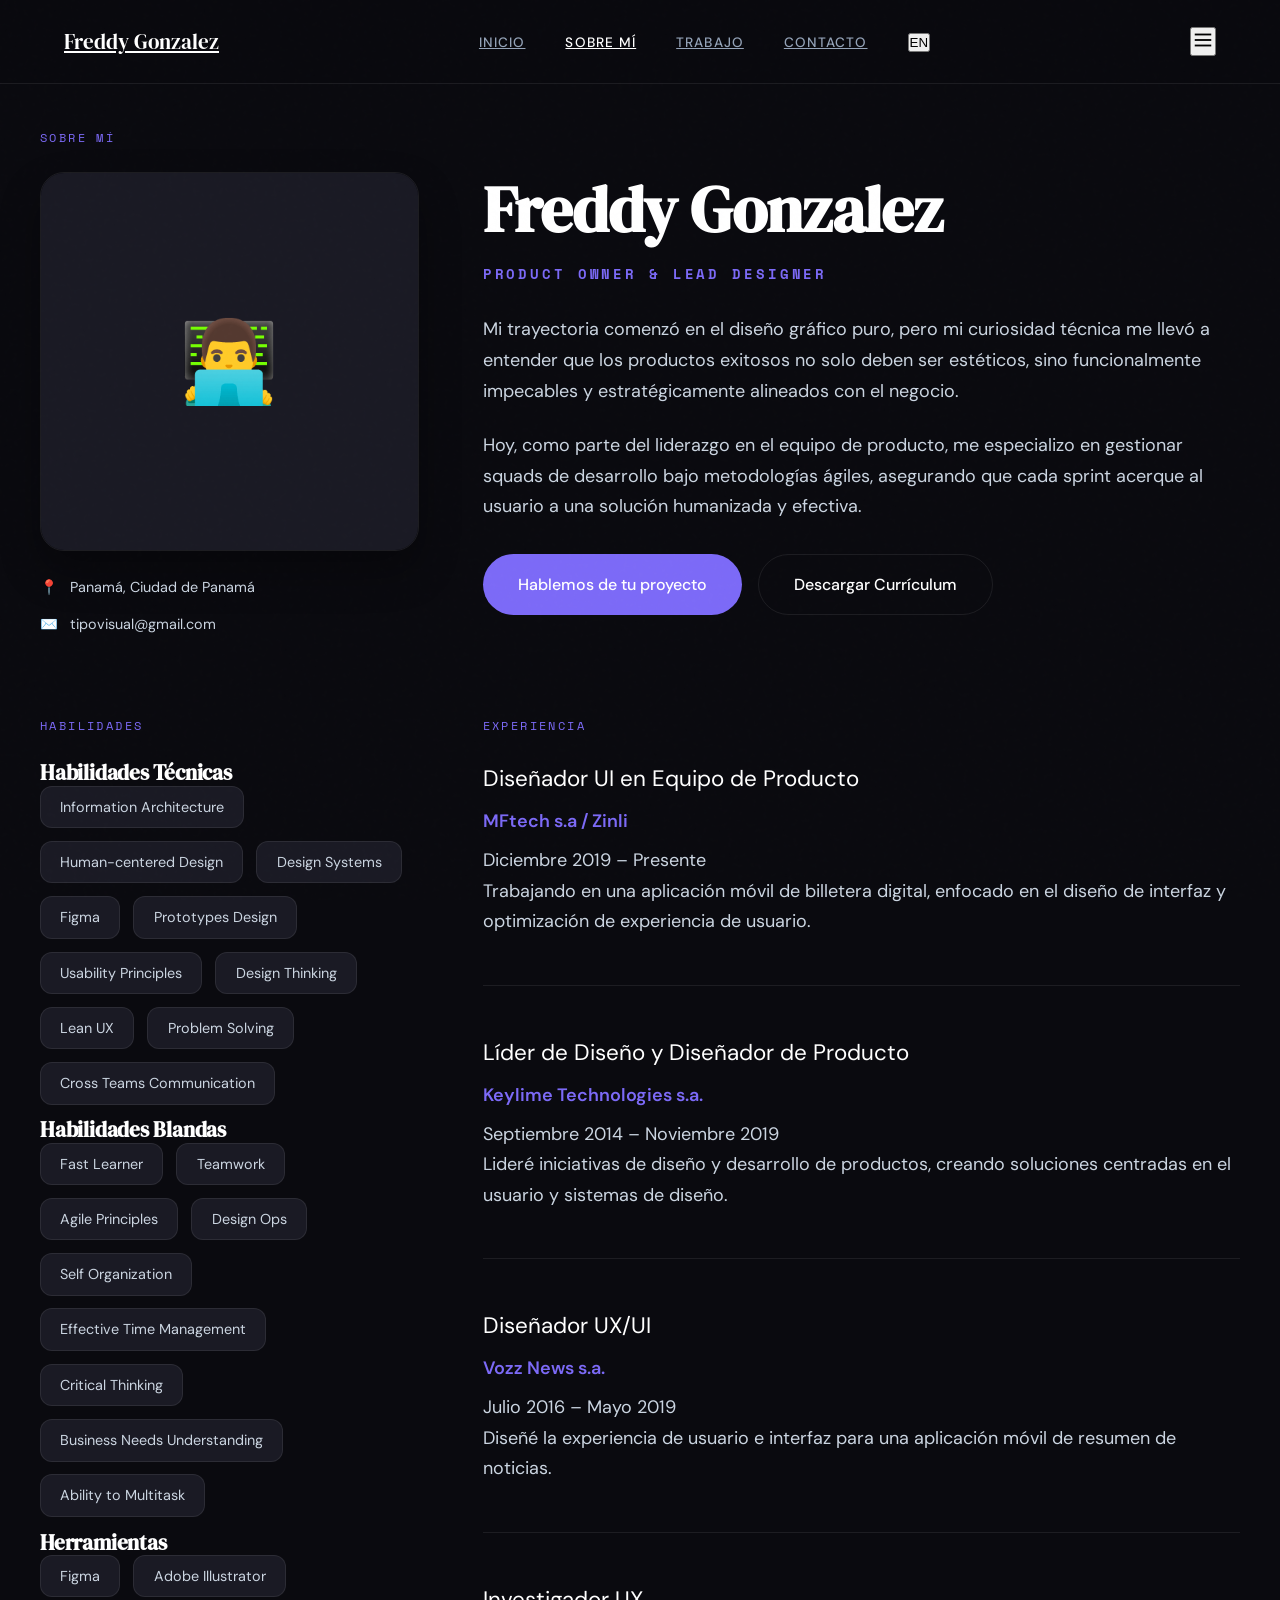
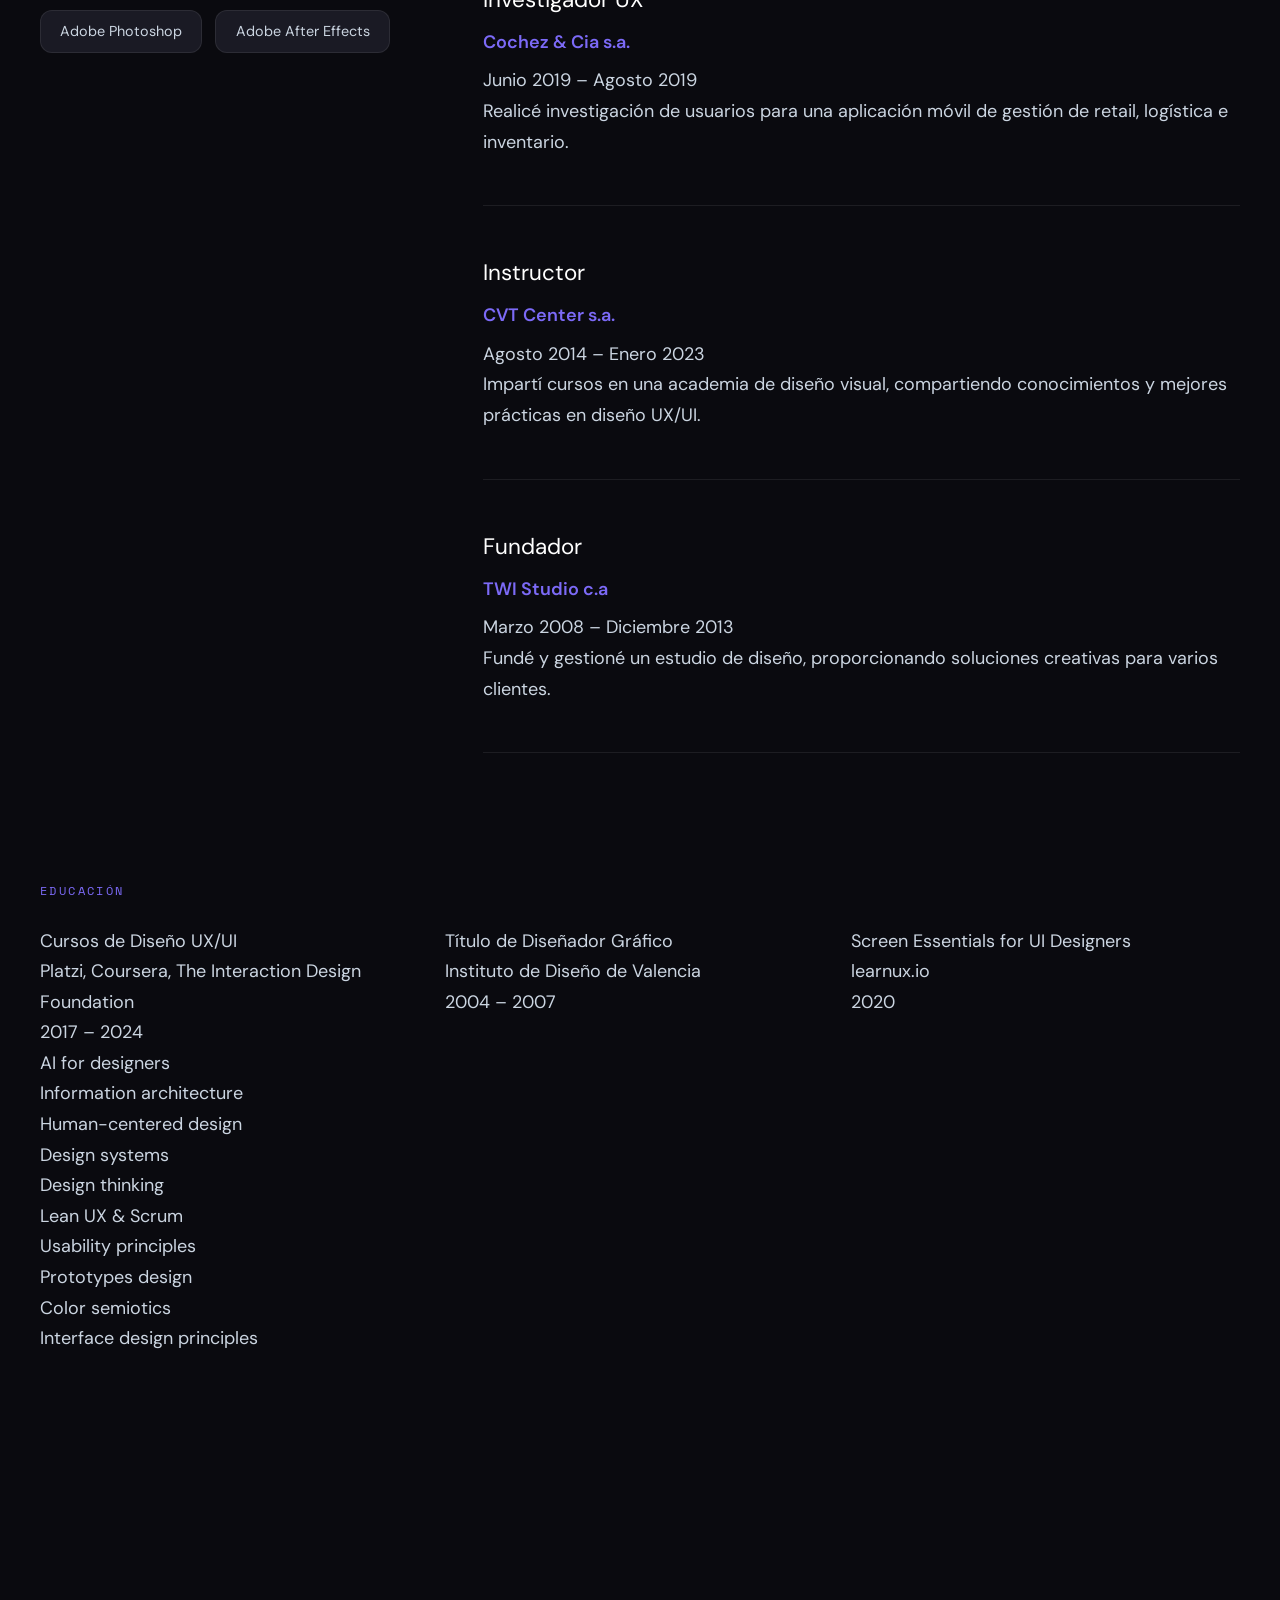
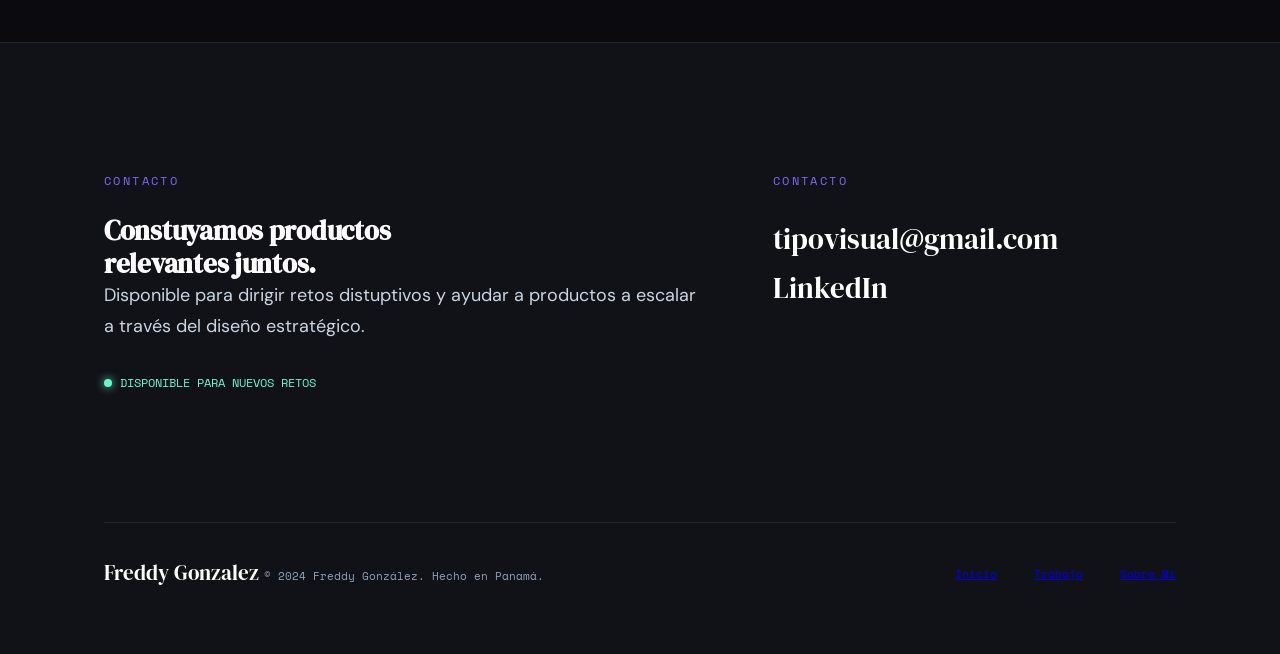
==== commit 46f69a82: "fix en footer" ====
--- a/about.html
+++ b/about.html
@@ -178,18 +178,39 @@
     </div>
   </main>
 
-  <footer>
-    <div class="footer-logo">Freddy Gonzalez</div>
-    <span class="footer-copy" data-i18n="footer.copy">© 2024 Freddy Gonzalez.</span>
-    <div class="footer-social">
-      <a href="https://linkedin.com/in/freddy-gonzalez-13a13a3a/" target="_blank" class="social-btn">
-        <svg width="14" height="14" viewBox="0 0 24 24" fill="none" stroke="currentColor" stroke-width="2"><path d="M16 8a6 6 0 0 1 6 6v7h-4v-7a2 2 0 0 0-2-2 2 2 0 0 0-2 2v7h-4v-7a6 6 0 0 1 6-6z"/><rect x="2" y="9" width="4" height="12"/><circle cx="4" cy="4" r="2"/></svg>
-      </a>
-      <a href="mailto:tipovisual@gmail.com" class="social-btn">
-        <svg width="14" height="14" viewBox="0 0 24 24" fill="none" stroke="currentColor" stroke-width="2"><path d="M4 4h16c1.1 0 2 .9 2 2v12c0 1.1-.9 2-2 2H4c-1.1 0-2-.9-2-2V6c0-1.1.9-2 2-2z"/><polyline points="22,6 12,13 2,6"/></svg>
-      </a>
+  <footer class="main-footer">
+    <div class="container">
+        <div class="footer-grid">
+            <div class="footer-cta">
+                <div class="section-label" data-i18n="contact.label">Contact</div>
+                <h2 class="serif" data-i18n="footer.title">Let’s build something<br>meaningful together.</h2>
+                <p data-i18n="footer.sub">Available to lead disruptive projects and help products scale through strategic design.</p>
+                <div class="status-indicator">
+                    <span class="status-dot"></span>
+                    <span data-i18n="footer.status">Available for new projects</span>
+                </div>
+            </div>
+
+            <div class="footer-contact-links">
+                <div class="section-label" data-i18n="footer.label">Social & Mail</div>
+                <a href="mailto:tipovisual@gmail.com" class="footer-link">tipovisual@gmail.com</a>
+                <a href="https://linkedin.com/in/freddy-gonzalez-13a13a3a/" target="_blank" class="footer-link">LinkedIn</a>
+            </div>
+        </div>
+
+        <div class="footer-bottom">
+            <div class="footer-info">
+                <span class="nav-logo">Freddy Gonzalez</span>
+                <span class="mono" style="font-size: 0.7rem; color: var(--muted);" data-i18n="footer.copy">© 2024 — HANDCRAFTED IN PANAMA</span>
+            </div>
+            <div class="footer-social">
+                <a href="index.html" class="mono" style="font-size: 0.7rem; margin-left: 2rem;" data-i18n="nav.home">HOME</a>
+                <a href="work.html" class="mono" style="font-size: 0.7rem; margin-left: 2rem;" data-i18n="nav.work">WORK</a>
+                <a href="about.html" class="mono" style="font-size: 0.7rem; margin-left: 2rem;" data-i18n="nav.about">ABOUT</a>
+            </div>
+        </div>
     </div>
-  </footer>
+</footer>
 
   <script src="js/i18n.js"></script>
   <script>
--- a/css/style.css
+++ b/css/style.css
@@ -205,4 +205,14 @@
 @keyframes fadeUp { to { opacity: 1; transform: translateY(0); } }
 .d1 { animation-delay: 0.2s; }
 .d2 { animation-delay: 0.4s; }
-.d3 { animation-delay: 0.6s; }+.d3 { animation-delay: 0.6s; }
+
+/* Solo añade esto si no lo tenías del paso anterior */
+.main-footer { background-color: var(--surface); border-top: 1px solid var(--border); padding: 8rem 0 4rem; margin-top: 10rem; }
+.footer-grid { display: grid; grid-template-columns: 1.5fr 1fr; gap: 4rem; align-items: start; }
+.footer-link { font-family: 'DM Serif Display', serif; font-size: 1.8rem; color: var(--white); text-decoration: none; transition: color 0.3s ease; display: inline-block; }
+.footer-link:hover { color: var(--accent); }
+.status-indicator { display: flex; align-items: center; gap: 0.5rem; font-family: 'Space Mono', monospace; font-size: 0.75rem; color: var(--accent3); text-transform: uppercase; margin-top: 2rem; }
+.status-dot { width: 8px; height: 8px; background-color: var(--accent3); border-radius: 50%; box-shadow: 0 0 10px var(--accent3); animation: pulse-dot 2s infinite; }
+@keyframes pulse-dot { 0%, 100% { opacity: 1; } 50% { opacity: 0.4; } }
+.footer-bottom { margin-top: 8rem; padding-top: 2rem; border-top: 1px solid var(--border); display: flex; justify-content: space-between; align-items: center; }
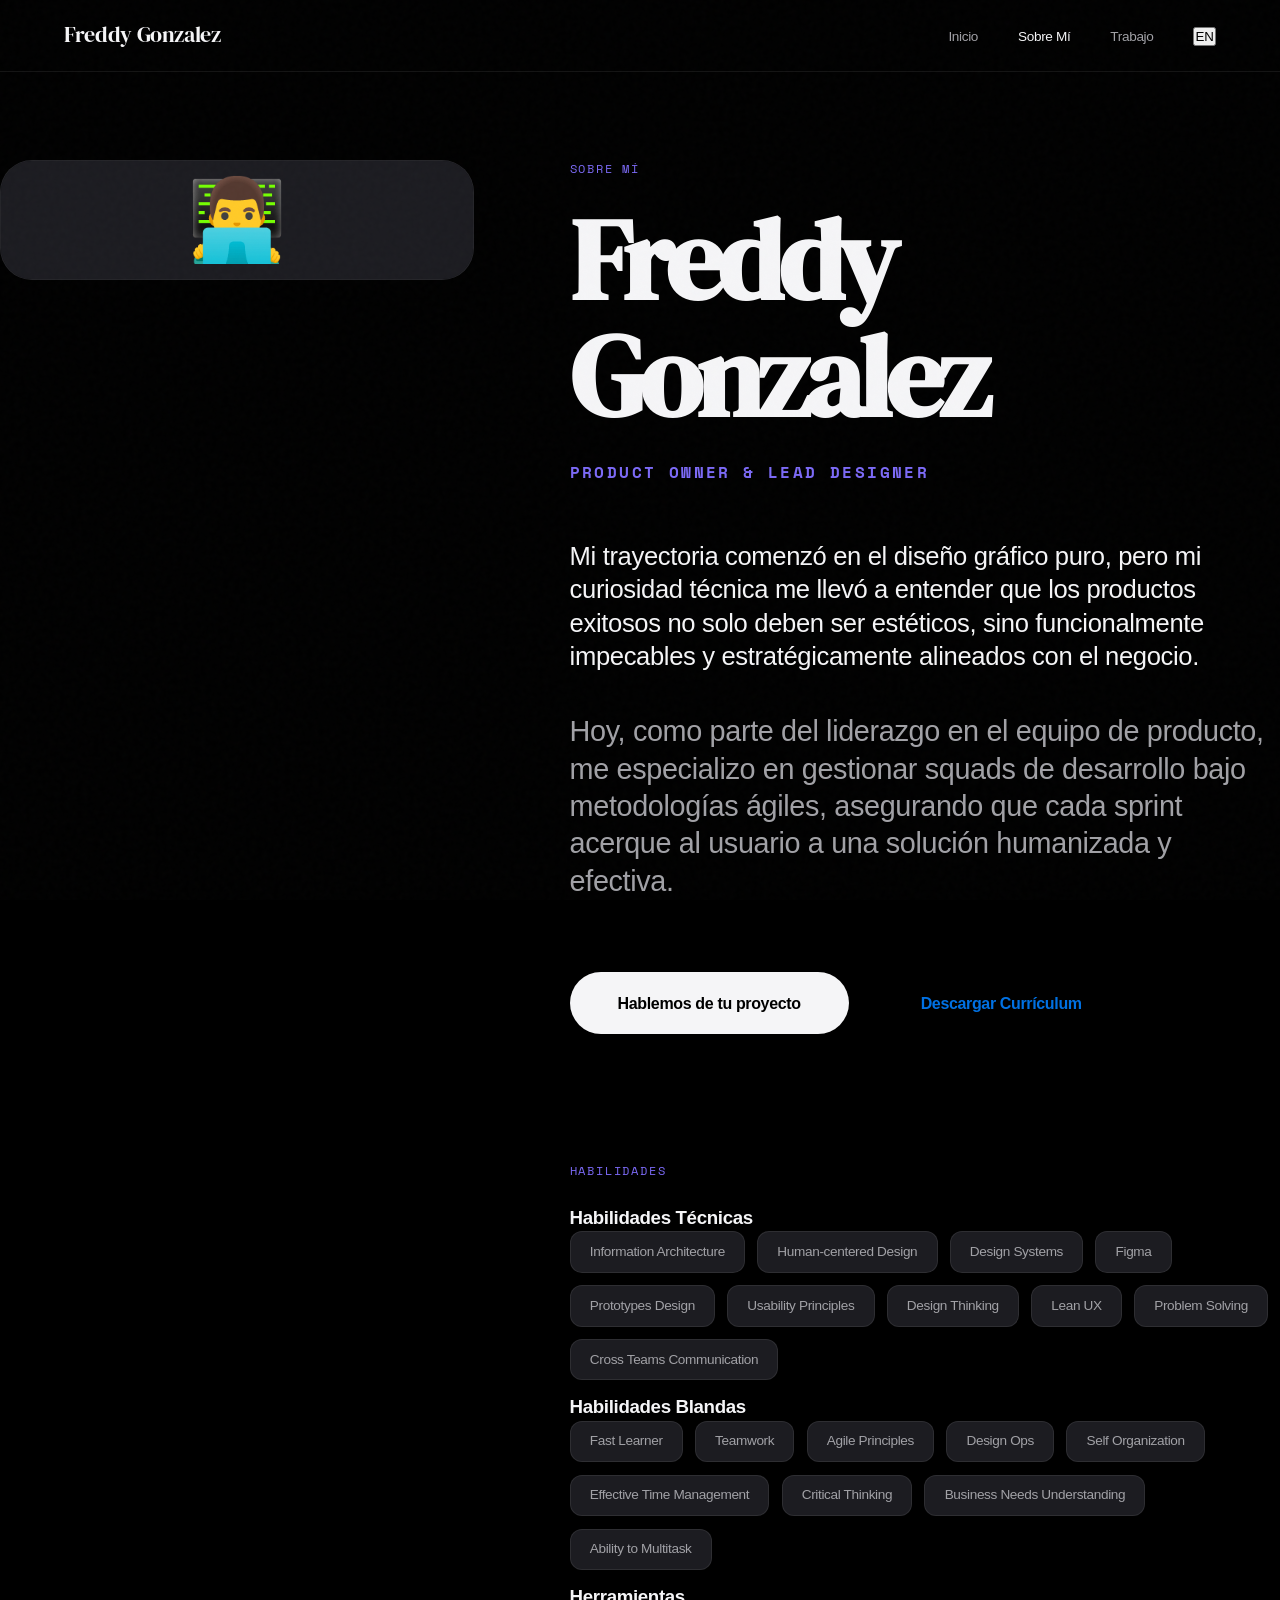
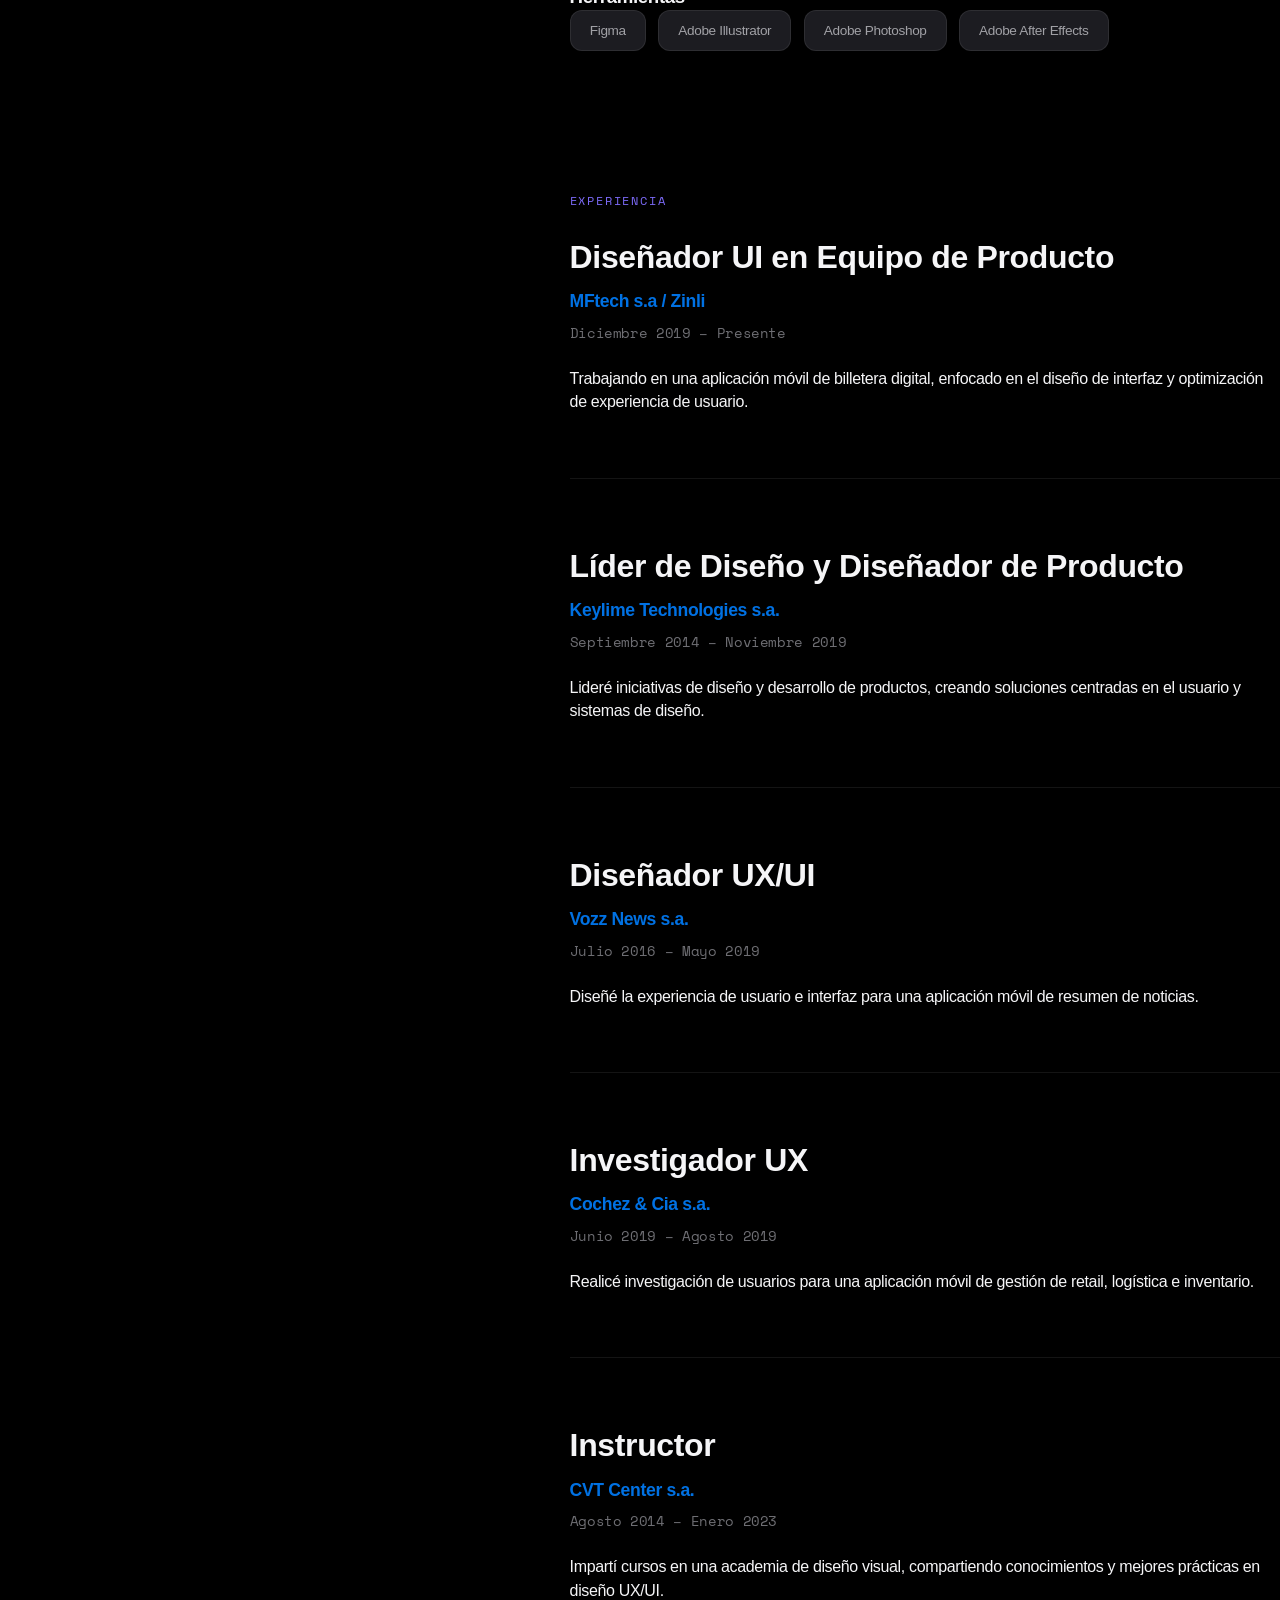
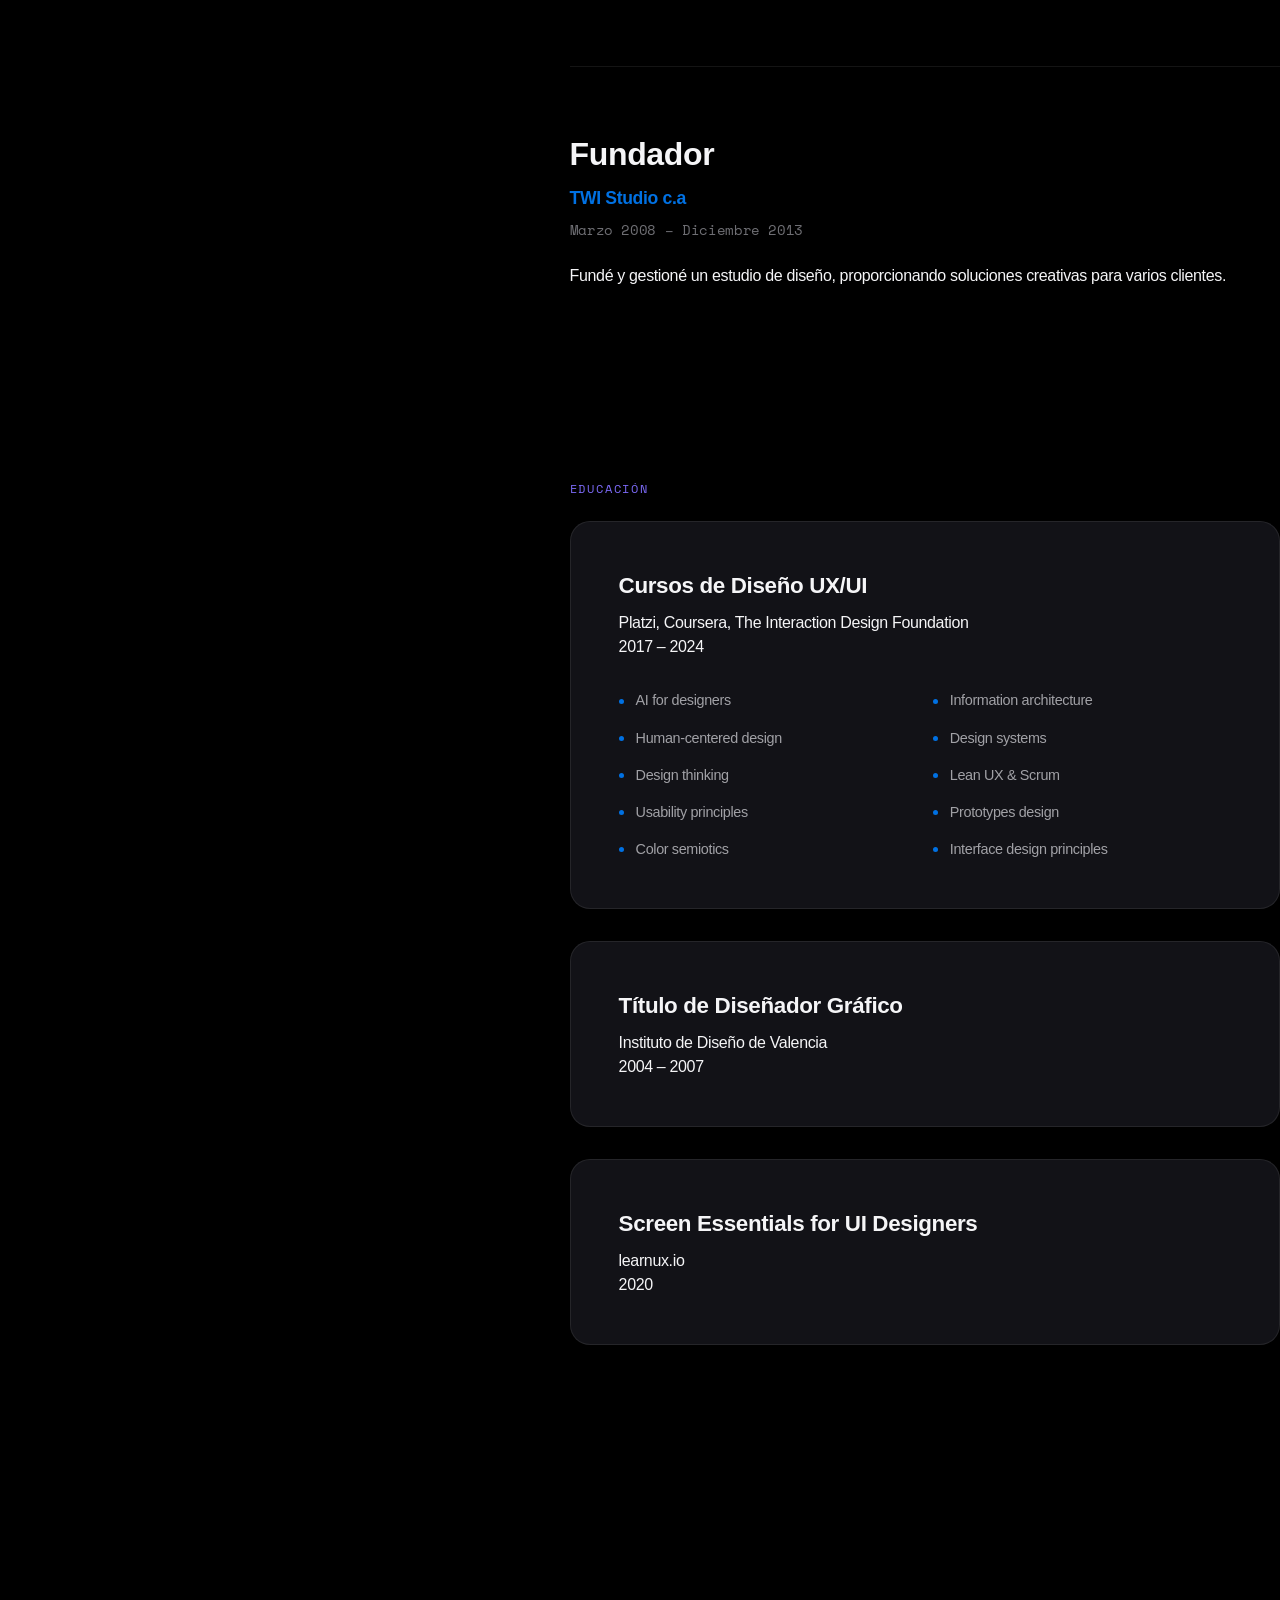
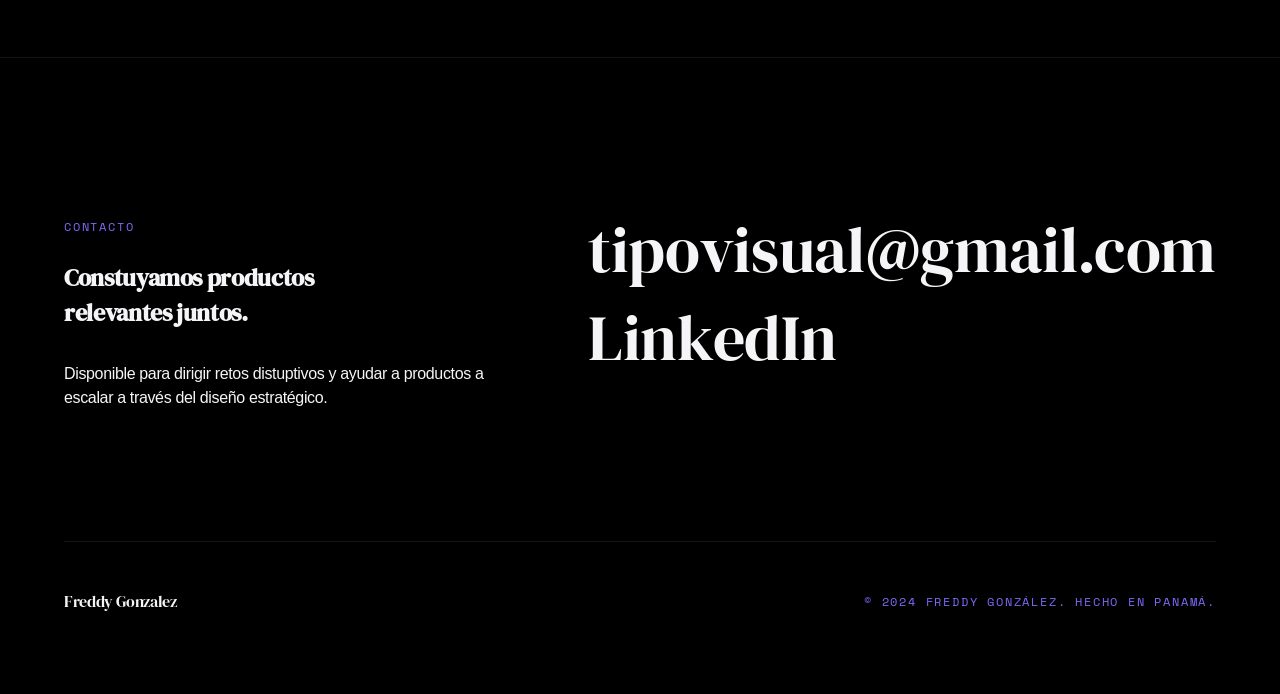
==== commit 3287df87: "mejora en css para apariencia y responsive" ====
--- a/about.html
+++ b/about.html
@@ -4,217 +4,229 @@
   <meta charset="UTF-8">
   <meta name="viewport" content="width=device-width, initial-scale=1.0">
   <title>About — Freddy Gonzalez</title>
+
+  <!-- ═══ MANTENIDO: SEO & PIXEL TRACKING (INTEGRIDAD TOTAL) ═══ -->
+  <meta name="description" content="Freddy Gonzalez — Senior UX/UI Designer & Product Owner especializado en humanizar la tecnología mediante estrategia disruptiva.">
+  <script>
+    !function(f,b,e,v,n,t,s)
+    {if(f.fbq)return;n=f.fbq=function(){n.callMethod?
+    n.callMethod.apply(n,arguments):n.queue.push(arguments)};
+    if(!f._fbq)f._fbq=n;n.push=n;n.loaded=!0;n.version='2.0';
+    n.queue=[];t=b.createElement(e);t.async=!0;
+    t.src=v;s=b.getElementsByTagName(e)[0];
+    s.parentNode.insertBefore(t,s)}(window, document,'script',
+    'https://connect.facebook.net/en_US/fbevents.js');
+    fbq('init', '263055378239429');
+    fbq('track', 'PageView');
+  </script>
+  <noscript><img height="1" width="1" style="display:none" src="https://www.facebook.com/tr?id=263055378239429&ev=PageView&noscript=1"/></noscript>
+
+  <!-- Google Analytics 4 -->
+  <script async src="https://www.googletagmanager.com/gtag/js?id=G-7WND12NQQQ"></script>
+  <script>
+    window.dataLayer = window.dataLayer || [];
+    function gtag(){ dataLayer.push(arguments); }
+    gtag('js', new Date());
+    gtag('config', 'G-7WND12NQQQ');
+  </script>
+
   <link rel="preconnect" href="https://fonts.googleapis.com">
   <link href="https://fonts.googleapis.com/css2?family=DM+Serif+Display:ital@0;1&family=DM+Sans:wght@300;400;500;600&family=Space+Mono&display=swap" rel="stylesheet">
   <link rel="stylesheet" href="css/style.css">
 </head>
 <body>
 
-  <nav id="navbar">
-    <a href="index.html" class="nav-logo">Freddy Gonzalez</a>
-    <ul class="nav-links" id="navLinks">
-      <li><a href="index.html" data-i18n="nav.home">Home</a></li>
-      <li><a href="about.html" class="active" data-i18n="nav.about">About</a></li>
-      <li><a href="work.html" data-i18n="nav.work">Work</a></li>
-      <li><a href="contact.html" data-i18n="nav.contact">Contact</a></li>
-      <li><button class="lang-btn" onclick="Lang.toggle()" id="langBtn">ES</button></li>
-    </ul>
-    <button class="nav-mobile-btn" onclick="document.getElementById('navLinks').classList.toggle('open')" aria-label="Menu">
-      <svg width="22" height="22" viewBox="0 0 24 24" fill="none" stroke="currentColor" stroke-width="2"><line x1="3" y1="6" x2="21" y2="6"/><line x1="3" y1="12" x2="21" y2="12"/><line x1="3" y1="18" x2="21" y2="18"/></svg>
-    </button>
+  <nav>
+    <div class="container" style="display:flex; justify-content:space-between; align-items:center;">
+      <a href="index.html" class="nav-logo">Freddy Gonzalez</a>
+      <ul class="nav-links" id="navLinks">
+        <li><a href="index.html" data-i18n="nav.home">Home</a></li>
+        <li><a href="about.html" class="active" data-i18n="nav.about">About</a></li>
+        <li><a href="work.html" data-i18n="nav.work">Work</a></li>
+        <li><button class="lang-btn" onclick="Lang.toggle()" id="langBtn">ES</button></li>
+      </ul>
+      <button class="nav-mobile-btn" onclick="toggleMenu()">
+        <svg width="24" height="24" viewBox="0 0 24 24" fill="none" stroke="currentColor" stroke-width="2"><line x1="3" y1="6" x2="21" y2="6"/><line x1="3" y1="12" x2="21" y2="12"/><line x1="3" y1="18" x2="21" y2="18"/></svg>
+      </button>
+    </div>
   </nav>
 
-  <main>
-    <div class="container section-pad" style="padding-top:8rem">
-
-      <div class="section-label" data-i18n="about.label">Sobre Mí</div>
-
-      <!-- BIO -->
-      <div style="display:grid;grid-template-columns:1fr 2fr;gap:4rem;align-items:start;margin-bottom:5rem">
-        <div style="position:sticky;top:100px">
-          <div style="aspect-ratio:1;border-radius:24px;overflow:hidden;border:1px solid var(--border);box-shadow:0 20px 40px rgba(0,0,0,0.3)">
-            <img src="img/freddy-profile.jpg" alt="Freddy Gonzalez" style="width:100%;height:100%;object-fit:cover"
-              onerror="this.parentElement.innerHTML='<div style=\'width:100%;height:100%;display:flex;align-items:center;justify-content:center;font-size:5rem;background:var(--surface2)\'>👨‍💻</div>'">
-          </div>
-          <div style="margin-top:1.5rem;display:flex;flex-direction:column;gap:0.75rem">
-            <div style="display:flex;align-items:center;gap:0.75rem;font-size:0.9rem;color:var(--text-body)">
-              <span style="color:var(--accent)">📍</span> Panamá, Ciudad de Panamá
-            </div>
-            <div style="display:flex;align-items:center;gap:0.75rem;font-size:0.9rem;color:var(--text-body)">
-              <span style="color:var(--accent)">✉️</span> tipovisual@gmail.com
-            </div>
-          </div>
-        </div>
-        <div>
-          <h1 class="serif" style="font-size:4rem;margin-bottom:1rem">Freddy Gonzalez</h1>
-          <h2 class="mono" style="font-size:0.9rem;color:var(--accent);margin-bottom:2rem;letter-spacing:0.2em" data-i18n="about.role">PRODUCT OWNER & LEAD DESIGNER</h2>
-          <p class="section-sub" style="margin-bottom:1.5rem" data-i18n="about.bio1">Mi trayectoria comenzó en el diseño gráfico puro...</p>
-          <p class="section-sub" style="margin-bottom:2rem" data-i18n="about.bio2">Hoy, como parte del liderazgo en el equipo de producto...</p>
-          <div style="display:flex;gap:1rem;flex-wrap:wrap">
+  <main class="container section-pad">
+    <div class="about-grid">
+      
+      <!-- COLUMNA 1: FOTO STICKY -->
+      <aside class="profile-wrap">
+        <img src="img/freddy-profile.jpg" alt="Freddy Gonzalez" onerror="this.parentElement.innerHTML='<div style=\'width:100%;height:100%;display:flex;align-items:center;justify-content:center;font-size:5rem;background:var(--surface2)\'>👨‍💻</div>'">
+        <div style="padding: 2.5rem; background: var(--surface2);">
+            <p class="mono" style="font-size:0.75rem; margin-bottom:1rem; color:var(--text);">📍 Panamá, Ciudad de Panamá</p>
+            <p class="mono" style="font-size:0.75rem; color:var(--accent3);">✉️ tipovisual@gmail.com</p>
+        </div>
+      </aside>
+
+      <!-- COLUMNA 2: CONTENIDO -->
+      <div class="bio-content">
+        <span class="mono section-label" data-i18n="about.label">Sobre Mí</span>
+        <h1 class="serif" style="margin-bottom: 1.5rem;">Freddy Gonzalez</h1>
+        <h2 class="mono" style="margin-bottom: 3.5rem; font-size: 1rem; color: var(--accent-soft);" data-i18n="about.role">PRODUCT OWNER & LEAD DESIGNER</h2>
+        
+        <p class="section-sub fade-up d1" data-i18n="about.bio1" style="font-size: 1.6rem; line-height: 1.3; margin-bottom: 2.5rem; color: var(--text);"></p>
+        <p class="section-sub fade-up d2" data-i18n="about.bio2" style="margin-bottom: 4.5rem;"></p>
+
+        <div class="fade-up d3" style="display:flex; gap:1.5rem; margin-bottom: 8rem; flex-wrap:wrap;">
             <a href="contact.html" class="btn btn-primary" data-i18n="about.cta1">Hablemos de tu proyecto</a>
             <a href="#" class="btn btn-ghost" data-i18n="about.download">Descargar Currículum</a>
-          </div>
+        </div>
+
+        <!-- SKILLS -->
+        <div class="section-label mono" data-i18n="about.skillsTitle">Skills</div>
+        
+        <div class="skills-group">
+            <h3 class="skills-group-label" data-i18n="about.techSkills">Habilidades Técnicas</h3>
+            <div class="tags-container">
+                <span class="skill-tag">Information Architecture</span>
+                <span class="skill-tag">Human-centered Design</span>
+                <span class="skill-tag">Design Systems</span>
+                <span class="skill-tag">Figma</span>
+                <span class="skill-tag">Prototypes Design</span>
+                <span class="skill-tag">Usability Principles</span>
+                <span class="skill-tag">Design Thinking</span>
+                <span class="skill-tag">Lean UX</span>
+                <span class="skill-tag">Problem Solving</span>
+                <span class="skill-tag">Cross Teams Communication</span>
+            </div>
+        </div>
+
+        <div class="skills-group">
+            <h3 class="skills-group-label" data-i18n="about.softSkills">Habilidades Blandas</h3>
+            <div class="tags-container">
+                <span class="skill-tag">Fast Learner</span>
+                <span class="skill-tag">Teamwork</span>
+                <span class="skill-tag">Agile Principles</span>
+                <span class="skill-tag">Design Ops</span>
+                <span class="skill-tag">Self Organization</span>
+                <span class="skill-tag">Effective Time Management</span>
+                <span class="skill-tag">Critical Thinking</span>
+                <span class="skill-tag">Business Needs Understanding</span>
+                <span class="skill-tag">Ability to Multitask</span>
+            </div>
+        </div>
+
+        <div class="skills-group" style="margin-bottom: 8rem;">
+            <h3 class="skills-group-label" data-i18n="about.tools">Herramientas</h3>
+            <div class="tags-container">
+                <span class="skill-tag">Figma</span>
+                <span class="skill-tag">Adobe Illustrator</span>
+                <span class="skill-tag">Adobe Photoshop</span>
+                <span class="skill-tag">Adobe After Effects</span>
+            </div>
+        </div>
+
+        <!-- EXPERIENCIA (TODOS LOS 6 ITEMS) -->
+        <div class="section-label mono" data-i18n="about.expTitle">Experience</div>
+        <div class="experience-list">
+            
+            <div class="exp-item">
+                <h3 class="exp-title" data-i18n="exp.e1_title">UI Designer in Product Team</h3>
+                <p class="exp-company">MFtech s.a / Zinli</p>
+                <p class="exp-period" data-i18n="exp.e1_period">December 2019 – Present</p>
+                <p class="exp-desc" data-i18n="exp.e1_desc">Working on a digital wallet mobile app, focusing on user interface design and user experience optimization.</p>
+            </div>
+
+            <div class="exp-item">
+                <h3 class="exp-title" data-i18n="exp.e2_title">Design Lead and Product Designer</h3>
+                <p class="exp-company">Keylime Technologies s.a.</p>
+                <p class="exp-period" data-i18n="exp.e2_period">September 2014 – November 2019</p>
+                <p class="exp-desc" data-i18n="exp.e2_desc">Led design initiatives and product development, creating user-centered solutions and design systems.</p>
+            </div>
+
+            <div class="exp-item">
+                <h3 class="exp-title" data-i18n="exp.e3_title">UX/UI Designer</h3>
+                <p class="exp-company">Vozz News s.a.</p>
+                <p class="exp-period" data-i18n="exp.e3_period">July 2016 – May 2019</p>
+                <p class="exp-desc" data-i18n="exp.e3_desc">Designed user experience and interface for a news digest mobile application, focusing on content presentation and readability.</p>
+            </div>
+
+            <div class="exp-item">
+                <h3 class="exp-title" data-i18n="exp.e4_title">UX Research</h3>
+                <p class="exp-company">Cochez & Cia s.a.</p>
+                <p class="exp-period" data-i18n="exp.e4_period">June 2019 – August 2019</p>
+                <p class="exp-desc" data-i18n="exp.e4_desc">Conducted user research for a retail, logistics and inventory manager mobile app, identifying user needs and pain points.</p>
+            </div>
+
+            <div class="exp-item">
+                <h3 class="exp-title" data-i18n="exp.e5_title">Instructor</h3>
+                <p class="exp-company">CVT Center s.a.</p>
+                <p class="exp-period" data-i18n="exp.e5_period">August 2014 – January 2023</p>
+                <p class="exp-desc" data-i18n="exp.e5_desc">Taught courses at a visual design academy, sharing knowledge and best practices in UX/UI design.</p>
+            </div>
+
+            <div class="exp-item">
+                <h3 class="exp-title" data-i18n="exp.e6_title">Founder</h3>
+                <p class="exp-company">TWI Studio c.a</p>
+                <p class="exp-period" data-i18n="exp.e6_period">March 2008 – December 2013</p>
+                <p class="exp-desc" data-i18n="exp.e6_desc">Founded and managed a design studio, providing creative solutions for various clients.</p>
+            </div>
+
+        </div>
+
+        <!-- EDUCACIÓN (TODOS LOS ITEMS) -->
+        <div class="section-label mono" data-i18n="about.eduTitle" style="margin-top: 8rem;">Education</div>
+        <div class="education-grid">
+            <div class="edu-item">
+                <div class="edu-degree" data-i18n="exp.edu1_deg">UX/UI Design Courses</div>
+                <div class="edu-inst">Platzi, Coursera, The Interaction Design Foundation</div>
+                <div class="edu-year">2017 – 2024</div>
+                <div class="cert-grid">
+                    <div class="cert-item"><span class="cert-dot"></span>AI for designers</div>
+                    <div class="cert-item"><span class="cert-dot"></span>Information architecture</div>
+                    <div class="cert-item"><span class="cert-dot"></span>Human-centered design</div>
+                    <div class="cert-item"><span class="cert-dot"></span>Design systems</div>
+                    <div class="cert-item"><span class="cert-dot"></span>Design thinking</div>
+                    <div class="cert-item"><span class="cert-dot"></span>Lean UX & Scrum</div>
+                    <div class="cert-item"><span class="cert-dot"></span>Usability principles</div>
+                    <div class="cert-item"><span class="cert-dot"></span>Prototypes design</div>
+                    <div class="cert-item"><span class="cert-dot"></span>Color semiotics</div>
+                    <div class="cert-item"><span class="cert-dot"></span>Interface design principles</div>
+                </div>
+            </div>
+
+            <div class="edu-item">
+                <div class="edu-degree" data-i18n="exp.edu2_deg">Graphic Designer Degree</div>
+                <div class="edu-inst">Instituto de Diseño de Valencia</div>
+                <div class="edu-year">2004 – 2007</div>
+            </div>
+
+            <div class="edu-item">
+                <div class="edu-degree">Screen Essentials for UI Designers</div>
+                <div class="edu-inst">learnux.io</div>
+                <div class="edu-year">2020</div>
+            </div>
         </div>
       </div>
-
-      <!-- SKILLS + EXPERIENCE -->
-      <div style="display:grid;grid-template-columns:1fr 2fr;gap:4rem;margin-bottom:5rem">
+    </div>
+  </main>
+
+  <footer class="main-footer container">
+    <div class="footer-grid">
         <div>
-          <div class="section-label" data-i18n="about.skillsTitle">Habilidades</div>
-          <div class="skills-group">
-            <h3 class="skills-group-label" data-i18n="about.techSkills">Habilidades Técnicas</h3>
-            <div>
-              <span class="skill-tag">Information Architecture</span>
-              <span class="skill-tag">Human-centered Design</span>
-              <span class="skill-tag">Design Systems</span>
-              <span class="skill-tag">Figma</span>
-              <span class="skill-tag">Prototypes Design</span>
-              <span class="skill-tag">Usability Principles</span>
-              <span class="skill-tag">Design Thinking</span>
-              <span class="skill-tag">Lean UX</span>
-              <span class="skill-tag">Problem Solving</span>
-              <span class="skill-tag">Cross Teams Communication</span>
-            </div>
-          </div>
-          <div class="skills-group">
-            <h3 class="skills-group-label" data-i18n="about.softSkills">Habilidades Blandas</h3>
-            <div>
-              <span class="skill-tag">Fast Learner</span>
-              <span class="skill-tag">Teamwork</span>
-              <span class="skill-tag">Agile Principles</span>
-              <span class="skill-tag">Design Ops</span>
-              <span class="skill-tag">Self Organization</span>
-              <span class="skill-tag">Effective Time Management</span>
-              <span class="skill-tag">Critical Thinking</span>
-              <span class="skill-tag">Business Needs Understanding</span>
-              <span class="skill-tag">Ability to Multitask</span>
-            </div>
-          </div>
-          <div class="skills-group">
-            <h3 class="skills-group-label" data-i18n="about.tools">Herramientas</h3>
-            <div>
-              <span class="skill-tag">Figma</span>
-              <span class="skill-tag">Adobe Illustrator</span>
-              <span class="skill-tag">Adobe Photoshop</span>
-              <span class="skill-tag">Adobe After Effects</span>
-            </div>
-          </div>
-        </div>
-
-        <!-- EXPERIENCE -->
-        <div>
-          <div class="section-label" data-i18n="about.expTitle">Experiencia</div>
-          <div class="exp-item">
-            <div class="exp-title" data-i18n="exp.e1_title">UI Designer in Product Team</div>
-            <div class="exp-company">MFtech s.a / Zinli</div>
-            <div class="exp-period" data-i18n="exp.e1_period">December 2019 – Present</div>
-            <div class="exp-desc" data-i18n="exp.e1_desc">Working on a digital wallet mobile app.</div>
-          </div>
-          <div class="exp-item">
-            <div class="exp-title" data-i18n="exp.e2_title">Design Lead and Product Designer</div>
-            <div class="exp-company">Keylime Technologies s.a.</div>
-            <div class="exp-period" data-i18n="exp.e2_period">September 2014 – November 2019</div>
-            <div class="exp-desc" data-i18n="exp.e2_desc">Led design initiatives and product development.</div>
-          </div>
-          <div class="exp-item">
-            <div class="exp-title" data-i18n="exp.e3_title">UX/UI Designer</div>
-            <div class="exp-company">Vozz News s.a.</div>
-            <div class="exp-period" data-i18n="exp.e3_period">July 2016 – May 2019</div>
-            <div class="exp-desc" data-i18n="exp.e3_desc">Designed UX and interface for a news digest mobile app.</div>
-          </div>
-          <div class="exp-item">
-            <div class="exp-title" data-i18n="exp.e4_title">UX Research</div>
-            <div class="exp-company">Cochez & Cia s.a.</div>
-            <div class="exp-period" data-i18n="exp.e4_period">June 2019 – August 2019</div>
-            <div class="exp-desc" data-i18n="exp.e4_desc">Conducted user research for a retail mobile app.</div>
-          </div>
-          <div class="exp-item">
-            <div class="exp-title" data-i18n="exp.e5_title">Instructor</div>
-            <div class="exp-company">CVT Center s.a.</div>
-            <div class="exp-period" data-i18n="exp.e5_period">August 2014 – January 2023</div>
-            <div class="exp-desc" data-i18n="exp.e5_desc">Taught UX/UI design courses at a visual design academy.</div>
-          </div>
-          <div class="exp-item">
-            <div class="exp-title" data-i18n="exp.e6_title">Founder</div>
-            <div class="exp-company">TWI Studio c.a</div>
-            <div class="exp-period" data-i18n="exp.e6_period">March 2008 – December 2013</div>
-            <div class="exp-desc" data-i18n="exp.e6_desc">Founded and managed a creative design studio.</div>
-          </div>
-        </div>
-      </div>
-
-      <!-- EDUCATION -->
-      <div class="section-label" data-i18n="about.eduTitle">Educación</div>
-      <div style="display:grid;grid-template-columns:1fr 1fr 1fr;gap:1rem;margin-top:0.5rem">
-        <div class="edu-item">
-          <div class="edu-degree" data-i18n="exp.edu1_deg">UX/UI Design Courses</div>
-          <div class="edu-inst">Platzi, Coursera, The Interaction Design Foundation</div>
-          <div class="edu-year">2017 – 2024</div>
-          <div class="cert-grid">
-            <div class="cert-item"><span class="cert-dot"></span>AI for designers</div>
-            <div class="cert-item"><span class="cert-dot"></span>Information architecture</div>
-            <div class="cert-item"><span class="cert-dot"></span>Human-centered design</div>
-            <div class="cert-item"><span class="cert-dot"></span>Design systems</div>
-            <div class="cert-item"><span class="cert-dot"></span>Design thinking</div>
-            <div class="cert-item"><span class="cert-dot"></span>Lean UX & Scrum</div>
-            <div class="cert-item"><span class="cert-dot"></span>Usability principles</div>
-            <div class="cert-item"><span class="cert-dot"></span>Prototypes design</div>
-            <div class="cert-item"><span class="cert-dot"></span>Color semiotics</div>
-            <div class="cert-item"><span class="cert-dot"></span>Interface design principles</div>
-          </div>
-        </div>
-        <div class="edu-item">
-          <div class="edu-degree" data-i18n="exp.edu2_deg">Graphic Designer Degree</div>
-          <div class="edu-inst">Instituto de Diseño de Valencia</div>
-          <div class="edu-year">2004 – 2007</div>
-        </div>
-        <div class="edu-item">
-          <div class="edu-degree">Screen Essentials for UI Designers</div>
-          <div class="edu-inst">learnux.io</div>
-          <div class="edu-year">2020</div>
-        </div>
-      </div>
-
-    </div>
-  </main>
-
-  <footer class="main-footer">
-    <div class="container">
-        <div class="footer-grid">
-            <div class="footer-cta">
-                <div class="section-label" data-i18n="contact.label">Contact</div>
-                <h2 class="serif" data-i18n="footer.title">Let’s build something<br>meaningful together.</h2>
-                <p data-i18n="footer.sub">Available to lead disruptive projects and help products scale through strategic design.</p>
-                <div class="status-indicator">
-                    <span class="status-dot"></span>
-                    <span data-i18n="footer.status">Available for new projects</span>
-                </div>
-            </div>
-
-            <div class="footer-contact-links">
-                <div class="section-label" data-i18n="footer.label">Social & Mail</div>
-                <a href="mailto:tipovisual@gmail.com" class="footer-link">tipovisual@gmail.com</a>
-                <a href="https://linkedin.com/in/freddy-gonzalez-13a13a3a/" target="_blank" class="footer-link">LinkedIn</a>
-            </div>
-        </div>
-
-        <div class="footer-bottom">
-            <div class="footer-info">
-                <span class="nav-logo">Freddy Gonzalez</span>
-                <span class="mono" style="font-size: 0.7rem; color: var(--muted);" data-i18n="footer.copy">© 2024 — HANDCRAFTED IN PANAMA</span>
-            </div>
-            <div class="footer-social">
-                <a href="index.html" class="mono" style="font-size: 0.7rem; margin-left: 2rem;" data-i18n="nav.home">HOME</a>
-                <a href="work.html" class="mono" style="font-size: 0.7rem; margin-left: 2rem;" data-i18n="nav.work">WORK</a>
-                <a href="about.html" class="mono" style="font-size: 0.7rem; margin-left: 2rem;" data-i18n="nav.about">ABOUT</a>
-            </div>
-        </div>
-    </div>
-</footer>
+            <span class="mono section-label" data-i18n="contact.label">Contact</span>
+            <h2 class="serif" data-i18n="footer.title">Let’s build something together.</h2>
+            <p data-i18n="footer.sub" style="margin: 2rem 0;"></p>
+        </div>
+        <div style="display:flex; flex-direction:column; gap:1.5rem;">
+            <a href="mailto:tipovisual@gmail.com" class="footer-link">tipovisual@gmail.com</a>
+            <a href="https://linkedin.com/in/freddy-gonzalez-13a13a3a/" class="footer-link">LinkedIn</a>
+        </div>
+    </div>
+    <div class="footer-bottom">
+        <span class="nav-logo" style="font-size: 1rem;">Freddy Gonzalez</span>
+        <span class="mono" data-i18n="footer.copy"></span>
+    </div>
+  </footer>
 
   <script src="js/i18n.js"></script>
   <script>
-    window.addEventListener('scroll', () => document.getElementById('navbar').classList.toggle('scrolled', window.scrollY > 10));
+    function toggleMenu() { document.getElementById('navLinks').classList.toggle('open'); }
   </script>
 </body>
-</html>
+</html>
--- a/css/style.css
+++ b/css/style.css
@@ -1,218 +1,138 @@
-/* ===== VARIABLES ACTUALIZADAS (Accesibilidad + Contraste) ===== */
+/* ═══ APPLE DESIGN SYSTEM v3.0 - FULL INTEGRITY ═══ */
 :root {
-  --bg: #0a0a0f;
-  --surface: #111118;
-  --surface2: #1a1a24;
-  --border: rgba(255,255,255,0.08);
-  --text: #ffffff;            /* Headers más brillantes */
-  --text-body: #cbd5e1;       /* Gris claro con alto contraste para lectura */
-  --muted: #94a3b8;           /* Gris medio para etiquetas (Cumple WCAG AA) */
-  --accent: #7c6af7;
-  --accent2: #f77c6a;
+  --bg: #000000;
+  --surface: #121217;
+  --surface2: #1c1c21;
+  --border: rgba(255, 255, 255, 0.08);
+  --border-bright: rgba(255, 255, 255, 0.15);
+  --text: #f5f5f7;            /* Apple Primary */
+  --text-body: #a1a1a6;       /* Apple Secondary */
+  --muted: #6e6e73;
+  --accent: #0071e3;          /* System Blue */
+  --accent-soft: #7c6af7;
   --accent3: #6af7c8;
-  --white: #ffffff;
-  --radius: 16px;
-  --font-main: 1.125rem;      /* Aumentado a 18px base */
+  --radius-lg: 32px;
+  --radius-md: 20px;
+  --gutter: 5vw;
+  --section-gap: 160px;
 }
 
-/* ===== RESET & BASE ===== */
-*, *::before, *::after { margin: 0; padding: 0; box-sizing: border-box; }
-html { scroll-behavior: smooth; }
+/* Base Resets */
+*, *::before, *::after { margin: 0; padding: 0; box-sizing: border-box; -webkit-font-smoothing: antialiased; }
+html { scroll-behavior: smooth; font-size: 16px; }
 body { 
-  background: var(--bg); 
-  color: var(--text-body); 
-  font-family: 'DM Sans', sans-serif; 
-  font-weight: 400;           /* Peso normal para mejor legibilidad */
-  line-height: 1.7;           /* Más aire entre líneas */
-  overflow-x: hidden; 
-  min-height: 100vh; 
-  display: flex; 
-  flex-direction: column;
-  font-size: var(--font-main);
+  background: var(--bg); color: var(--text); 
+  font-family: -apple-system, BlinkMacSystemFont, "Inter", "SF Pro Display", sans-serif; 
+  line-height: 1.47059; letter-spacing: -0.022em; overflow-x: hidden;
+  min-height: 100vh; display: flex; flex-direction: column;
 }
 
-/* NOISE OVERLAY */
+/* Texture Overlay */
 body::after { 
-  content: ''; position: fixed; inset: 0; 
-  background-image: url("data:image/svg+xml,%3Csvg viewBox='0 0 200 200' xmlns='http://www.w3.org/2000/svg'%3E%3Cfilter id='n'%3E%3CfeTurbulence type='fractalNoise' baseFrequency='0.9' numOctaves='4'/%3E%3C/filter%3E%3Crect width='100%25' height='100%25' filter='url(%23n)' opacity='0.03'/%3E%3C/svg%3E"); 
-  pointer-events: none; z-index: 9999; opacity: 0.35; 
+  content: ''; position: fixed; inset: 0; pointer-events: none; z-index: 9999; opacity: 0.02;
+  background-image: url("data:image/svg+xml,%3Csvg viewBox='0 0 200 200' xmlns='http://www.w3.org/2000/svg'%3E%3Cfilter id='n'%3E%3CfeTurbulence type='fractalNoise' baseFrequency='0.8' numOctaves='4'/%3E%3C/filter%3E%3Crect width='100%25' height='100%25' filter='url(%23n)'/%3E%3C/svg%3E"); 
 }
 
-/* ===== TYPOGRAPHY ===== */
-.serif { font-family: 'DM Serif Display', serif; }
-.mono { font-family: 'Space Mono', monospace; }
-h1, h2, h3 { 
-  font-family: 'DM Serif Display', serif; 
-  letter-spacing: -0.01em; 
-  color: var(--white); 
-  line-height: 1.2; 
+.container { max-width: 1400px; margin: 0 auto; padding: 0 var(--gutter); }
+.section-pad { padding: var(--section-gap) 0; }
+
+/* Navigation */
+nav { 
+  position: fixed; top: 0; width: 100%; z-index: 1000; 
+  background: rgba(0,0,0,0.75); backdrop-filter: saturate(180%) blur(20px); 
+  border-bottom: 1px solid var(--border); padding: 1.2rem 0;
 }
-p { margin-bottom: 1.5rem; }
+.nav-logo { font-family: 'DM Serif Display', serif; font-size: 1.4rem; color: var(--text); text-decoration: none; }
+.nav-links { display: flex; gap: 2.5rem; list-style: none; align-items: center; }
+.nav-links a { color: var(--text-body); font-size: 0.85rem; font-weight: 500; text-decoration: none; transition: 0.3s; }
+.nav-links a:hover, .nav-links a.active { color: var(--text); }
+.nav-mobile-btn { display: none; background: none; border: none; color: var(--text); cursor: pointer; }
 
-/* ===== NAVIGATION ===== */
-nav { 
-  position: fixed; top: 0; width: 100%; z-index: 100; 
-  padding: 1.5rem 4rem; display: flex; justify-content: space-between; 
-  align-items: center; border-bottom: 1px solid var(--border); 
-  background: rgba(10,10,15,0.85); backdrop-filter: blur(20px); 
+/* Typography */
+.serif { font-family: 'DM Serif Display', serif; font-weight: 600; }
+.mono { font-family: 'Space Mono', monospace; font-size: 0.75rem; letter-spacing: 0.15em; text-transform: uppercase; color: var(--accent-soft); }
+h1 { font-size: clamp(3.5rem, 9vw, 8rem); line-height: 1.02; letter-spacing: -0.05em; margin-bottom: 1.5rem; }
+h2.section-title { font-size: clamp(2.2rem, 5vw, 4rem); margin-bottom: 2rem; font-weight: 600; letter-spacing: -0.03em; }
+.section-label { margin-bottom: 1.5rem; display: block; }
+.section-sub { font-size: clamp(1.2rem, 2.5vw, 1.8rem); line-height: 1.3; color: var(--text-body); margin-bottom: 3rem; }
+
+/* Cards & Grid */
+.cases-grid { display: grid; grid-template-columns: 1fr 1fr; gap: 2.5rem; }
+.case-card { 
+  background: var(--surface); border: 1px solid var(--border); 
+  border-radius: var(--radius-lg); overflow: hidden; 
+  transition: transform 0.6s cubic-bezier(0.16, 1, 0.3, 1), border-color 0.4s;
+  text-decoration: none; display: flex; flex-direction: column;
 }
-.nav-logo { font-family: 'DM Serif Display', serif; font-size: 1.3rem; color: var(--white); }
-.nav-links { display: flex; gap: 2.5rem; list-style: none; align-items: center; }
-.nav-links a { 
-  color: var(--muted); font-size: 0.85rem; font-weight: 500; 
-  letter-spacing: 0.08em; text-transform: uppercase; transition: color 0.2s; 
-}
-.nav-links a:hover, .nav-links a.active { color: var(--white); }
+.case-card:hover { transform: scale(0.985); border-color: var(--border-bright); }
+.case-img { aspect-ratio: 16/10; background: #1d1d1f; overflow: hidden; }
+.case-img img { width: 100%; height: 100%; object-fit: cover; transition: 1.2s; }
+.case-card:hover .case-img img { transform: scale(1.05); }
+.case-body { padding: 3rem; flex-grow: 1; }
 
-/* ===== COMPONENTES DE FILOSOFÍA (Mindset Cards) ===== */
-.mindset-grid {
-  display: grid;
-  grid-template-columns: repeat(auto-fit, minmax(300px, 1fr));
-  gap: 2rem;
-  margin-top: 3rem;
-}
-.mindset-card {
-  padding: 2.5rem;
-  background: var(--surface2);
-  border: 1px solid var(--border);
-  border-radius: var(--radius);
-  transition: transform 0.3s ease, border-color 0.3s ease;
-}
-.mindset-card:hover {
-  transform: translateY(-5px);
-  border-color: var(--accent);
-}
-.mindset-card h3 { margin: 1rem 0; font-size: 1.8rem; }
-.mindset-card p { font-size: 1rem; color: var(--text-body); margin-bottom: 0; }
+/* Mindset Cards */
+.mindset-grid { display: grid; grid-template-columns: repeat(auto-fit, minmax(320px, 1fr)); gap: 2rem; }
+.mindset-card { padding: 3.5rem; background: var(--surface); border: 1px solid var(--border); border-radius: var(--radius-lg); }
 
-/* ===== INSIGHTS (Blog-style items) ===== */
-.insight-item {
-  padding: 3rem;
-  background: var(--surface);
-  border: 1px solid var(--border);
-  border-radius: 24px;
-  margin-bottom: 2rem;
-  transition: all 0.3s ease;
-}
-.insight-item:hover {
-  background: var(--surface2);
-  border-color: rgba(255,255,255,0.15);
-}
-.insight-header {
-  display: flex;
-  justify-content: space-between;
-  align-items: center;
-  margin-bottom: 1.5rem;
+/* About Page & Experience */
+.about-grid { display: grid; grid-template-columns: 0.8fr 1.2fr; gap: 6rem; align-items: start; }
+.profile-wrap { border-radius: var(--radius-lg); overflow: hidden; border: 1px solid var(--border); position: sticky; top: 120px; background: var(--surface); }
+.profile-wrap img { width: 100%; display: block; object-fit: cover; }
+
+.skill-tag { display: inline-block; font-size: 0.85rem; padding: 0.6rem 1.2rem; border-radius: 12px; background: var(--surface2); border: 1px solid var(--border); color: var(--text-body); margin: 0 0.5rem 0.8rem 0; }
+.exp-item { padding: 4rem 0; border-top: 1px solid var(--border); }
+.exp-item:first-child { border-top: none; padding-top: 0; }
+.exp-title { font-size: 2rem; margin-bottom: 0.5rem; color: var(--text); }
+.exp-company { color: var(--accent); font-weight: 600; margin-bottom: 0.5rem; font-size: 1.1rem; }
+.exp-period { font-size: 0.85rem; color: var(--muted); margin-bottom: 1.5rem; font-family: 'Space Mono', monospace; }
+
+.edu-item { padding: 3rem; background: var(--surface); border: 1px solid var(--border); border-radius: var(--radius-md); margin-bottom: 2rem; }
+.edu-degree { font-size: 1.4rem; font-weight: 600; color: var(--text); margin-bottom: 0.5rem; }
+.cert-grid { display: grid; grid-template-columns: 1fr 1fr; gap: 1rem; margin-top: 2rem; }
+.cert-item { font-size: 0.9rem; color: var(--text-body); display: flex; align-items: center; gap: 0.75rem; }
+.cert-dot { width: 5px; height: 5px; border-radius: 50%; background: var(--accent); flex-shrink: 0; }
+
+/* Case Detail Blocks */
+.block-text { margin-bottom: 10rem; max-width: 800px; }
+.block-text h2 { font-size: 2.8rem; margin-bottom: 2rem; }
+.block-text p { font-size: 1.25rem; color: var(--text-body); line-height: 1.8; }
+.visual-block { margin: 8rem 0; border-radius: var(--radius-lg); overflow: hidden; border: 1px solid var(--border); box-shadow: 0 40px 80px rgba(0,0,0,0.5); }
+.visual-block img { width: 100%; display: block; }
+.metric-card { padding: 3.5rem; background: var(--surface); border: 1px solid var(--border); border-radius: 24px; border-top: 5px solid var(--accent3); }
+
+/* Buttons */
+.btn { display: inline-flex; align-items: center; gap: 0.6rem; padding: 1.2rem 3rem; border-radius: 100px; font-weight: 600; text-decoration: none; transition: 0.5s cubic-bezier(0.16, 1, 0.3, 1); cursor: pointer; border: none; font-size: 1rem; }
+.btn-primary { background: var(--text); color: var(--bg); }
+.btn-primary:hover { transform: scale(1.03); background: #ffffff; }
+.btn-ghost { background: transparent; color: var(--accent); }
+
+/* Footer */
+.main-footer { padding: 160px var(--gutter) 80px; border-top: 1px solid var(--border); margin-top: 120px; }
+.footer-grid { display: grid; grid-template-columns: 1.5fr 1fr; gap: 6rem; margin-bottom: 100px; }
+.footer-link { font-family: 'DM Serif Display', serif; font-size: clamp(2.5rem, 5vw, 4.5rem); color: var(--text); text-decoration: none; transition: 0.3s; line-height: 1; }
+.footer-link:hover { opacity: 0.5; color: var(--accent); }
+.footer-bottom { padding-top: 3rem; border-top: 1px solid var(--border); display: flex; justify-content: space-between; align-items: center; font-size: 0.8rem; color: var(--muted); }
+
+/* ═══ RESPONSIVE STRATEGY ═══ */
+@media (max-width: 1068px) {
+    :root { --section-gap: 120px; }
+    .about-grid { grid-template-columns: 1fr; gap: 5rem; }
+    .profile-wrap { position: relative; top: 0; max-width: 500px; margin: 0 auto; }
 }
 
-/* ===== BUTTONS ===== */
-.btn { 
-  display: inline-flex; align-items: center; gap: 0.5rem; 
-  padding: 1rem 2.2rem; border-radius: 100px; 
-  font-weight: 500; font-size: 1rem; cursor: pointer; 
-  transition: all 0.2s; border: none; text-decoration: none; 
-}
-.btn-primary { background: var(--accent); color: var(--white); }
-.btn-primary:hover { transform: translateY(-2px); box-shadow: 0 10px 20px rgba(124,106,247,0.3); }
-.btn-ghost { background: transparent; color: var(--white); border: 1px solid var(--border); }
-.btn-ghost:hover { border-color: var(--white); background: rgba(255,255,255,0.05); }
-
-/* ===== HERO SECTION ===== */
-.hero { 
-  min-height: 100vh; display: flex; align-items: center; 
-  padding: 8rem 4rem 4rem; position: relative; 
-}
-.hero-content { position: relative; z-index: 2; max-width: 900px; }
-.hero-tag { 
-  display: inline-flex; align-items: center; gap: 0.5rem; 
-  font-family: 'Space Mono', monospace; font-size: 0.8rem; 
-  color: var(--accent3); border: 1px solid rgba(106,247,200,0.2); 
-  padding: 0.5rem 1.2rem; border-radius: 100px; background: rgba(106,247,200,0.05);
-  margin-bottom: 2rem;
-}
-.hero h1 { font-size: clamp(3.5rem, 8vw, 6rem); margin-bottom: 2rem; }
-.hero h1 em { font-style: italic; color: var(--accent); font-weight: 400; }
-.hero-sub { font-size: 1.25rem; max-width: 60ch; margin-bottom: 3rem; }
-
-/* ===== SECTIONS ===== */
-.container { max-width: 1200px; margin: 0 auto; padding: 0 4rem; }
-.section-pad { padding: 8rem 0; }
-.section-label { 
-  font-family: 'Space Mono', monospace; font-size: 0.75rem; 
-  color: var(--accent); letter-spacing: 0.2em; text-transform: uppercase; 
-  margin-bottom: 1.5rem; display: block;
-}
-.section-title { font-size: clamp(2.5rem, 5vw, 4rem); margin-bottom: 1.5rem; }
-
-/* ===== CASE CARDS (Supabase Grid) ===== */
-.cases-grid { 
-  display: grid; 
-  grid-template-columns: repeat(auto-fill, minmax(400px, 1fr)); 
-  gap: 2.5rem; 
-}
-.case-card { 
-  background: var(--surface2); border: 1px solid var(--border); 
-  border-radius: 24px; overflow: hidden; transition: all 0.4s cubic-bezier(0.16, 1, 0.3, 1); 
-}
-.case-card:hover { 
-  transform: translateY(-8px); border-color: rgba(124,106,247,0.4); 
-  box-shadow: 0 30px 60px rgba(0,0,0,0.5); 
-}
-.case-img { 
-  aspect-ratio: 16/10; background: var(--surface); 
-  display: flex; align-items: center; justify-content: center; 
-}
-.case-body { padding: 2.5rem; }
-.case-tag-label { 
-  font-family: 'Space Mono', monospace; font-size: 0.7rem; 
-  color: var(--accent); margin-bottom: 1rem; display: block; 
-}
-.case-title { font-size: 1.8rem; margin-bottom: 1rem; }
-.case-desc { font-size: 1.05rem; line-height: 1.6; color: var(--text-body); }
-
-/* ===== TAGS & PILLS ===== */
-.tag-pill { 
-  font-family: 'Space Mono', monospace; font-size: 0.7rem; 
-  padding: 0.4rem 1rem; border-radius: 100px; 
-  background: rgba(124,106,247,0.1); color: var(--accent); 
-  border: 1px solid rgba(124,106,247,0.2); 
+@media (max-width: 734px) {
+    :root { --gutter: 24px; --section-gap: 100px; }
+    nav { padding: 1rem var(--gutter); }
+    .nav-links { position: fixed; top: 0; right: -100%; width: 100%; height: 100vh; background: var(--bg); flex-direction: column; justify-content: center; transition: 0.5s cubic-bezier(0.16, 1, 0.3, 1); gap: 3rem; }
+    .nav-links.open { right: 0; }
+    .nav-mobile-btn { display: block; z-index: 1100; }
+    .cases-grid { grid-template-columns: 1fr; }
+    .cert-grid { grid-template-columns: 1fr; }
+    .footer-grid { grid-template-columns: 1fr; }
+    .footer-bottom { flex-direction: column; gap: 2rem; text-align: center; }
 }
 
-/* ===== EXPERIENCE & SKILLS ===== */
-.exp-item { padding-bottom: 3rem; margin-bottom: 3rem; border-bottom: 1px solid var(--border); }
-.exp-title { font-size: 1.4rem; color: var(--white); margin-bottom: 0.5rem; }
-.exp-company { color: var(--accent); font-weight: 600; margin-bottom: 0.5rem; }
-.skill-tag { 
-  display: inline-block; font-size: 0.9rem; padding: 0.5rem 1.2rem; 
-  border-radius: 12px; background: var(--surface2); 
-  border: 1px solid var(--border); color: var(--text-body); 
-  margin: 0 0.5rem 0.8rem 0; 
-}
-
-/* ===== RESPONSIVE ===== */
-@media (max-width: 900px) {
-  nav { padding: 1rem 2rem; }
-  .container { padding: 0 2rem; }
-  .hero { padding: 8rem 2rem 4rem; }
-  .hero h1 { font-size: 3rem; }
-  .cases-grid { grid-template-columns: 1fr; }
-  .nav-links { display: none; } /* Implementar menu mobile después */
-  .insight-item { padding: 1.5rem; }
-}
-
-/* ANIMACIONES */
-.fade-up { opacity: 0; transform: translateY(30px); animation: fadeUp 0.8s ease forwards; }
-@keyframes fadeUp { to { opacity: 1; transform: translateY(0); } }
-.d1 { animation-delay: 0.2s; }
-.d2 { animation-delay: 0.4s; }
-.d3 { animation-delay: 0.6s; }
-
-/* Solo añade esto si no lo tenías del paso anterior */
-.main-footer { background-color: var(--surface); border-top: 1px solid var(--border); padding: 8rem 0 4rem; margin-top: 10rem; }
-.footer-grid { display: grid; grid-template-columns: 1.5fr 1fr; gap: 4rem; align-items: start; }
-.footer-link { font-family: 'DM Serif Display', serif; font-size: 1.8rem; color: var(--white); text-decoration: none; transition: color 0.3s ease; display: inline-block; }
-.footer-link:hover { color: var(--accent); }
-.status-indicator { display: flex; align-items: center; gap: 0.5rem; font-family: 'Space Mono', monospace; font-size: 0.75rem; color: var(--accent3); text-transform: uppercase; margin-top: 2rem; }
-.status-dot { width: 8px; height: 8px; background-color: var(--accent3); border-radius: 50%; box-shadow: 0 0 10px var(--accent3); animation: pulse-dot 2s infinite; }
-@keyframes pulse-dot { 0%, 100% { opacity: 1; } 50% { opacity: 0.4; } }
-.footer-bottom { margin-top: 8rem; padding-top: 2rem; border-top: 1px solid var(--border); display: flex; justify-content: space-between; align-items: center; }+/* Animations */
+.fade-up { opacity: 0; transform: translateY(40px); animation: appleFade 1.2s cubic-bezier(0.16, 1, 0.3, 1) forwards; }
+@keyframes appleFade { to { opacity: 1; transform: translateY(0); } }
+.d1 { animation-delay: 0.1s; } .d2 { animation-delay: 0.2s; } .d3 { animation-delay: 0.3s; }
